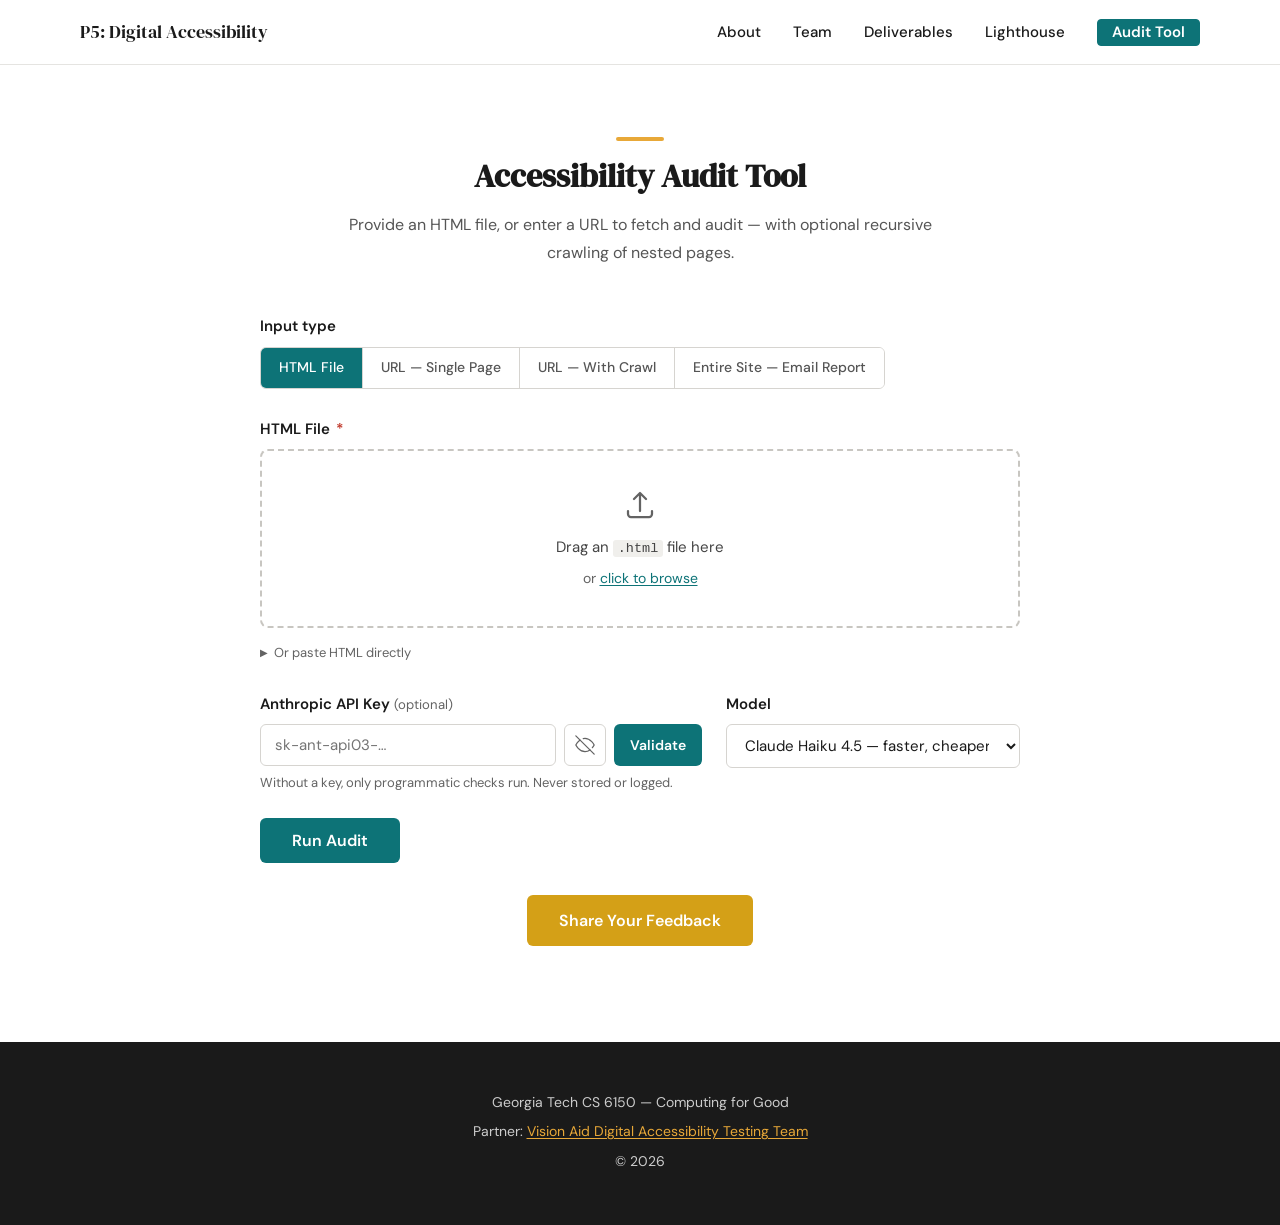
==== index.html @ 65048ada "Add asynchronous whole-site accessibility audits" ====
<!DOCTYPE html>
<html lang="en">
  <head>
    <meta charset="UTF-8" />
    <meta name="viewport" content="width=device-width, initial-scale=1" />
    <meta
      name="description"
      content="P5: Automating Digital Accessibility — a Georgia Tech C4G project partnering with Vision Aid to build LLM-powered tools for WCAG compliance analysis and automated accessibility remediation."
    />
    <meta name="robots" content="index, follow" />
    <title>P5: Automating Digital Accessibility | Georgia Tech C4G</title>

    <!-- Google Fonts -->
    <link rel="preconnect" href="https://fonts.googleapis.com" />
    <link rel="preconnect" href="https://fonts.gstatic.com" crossorigin />
    <link
      href="https://fonts.googleapis.com/css2?family=DM+Sans:wght@400;500;600;700&family=DM+Serif+Display&display=swap"
      rel="stylesheet"
    />

    <!-- Stylesheet -->
    <link rel="stylesheet" href="styles.css" />
  </head>
  <body>
    <!-- Skip to main content -->
    <a href="#main" class="skip-link">Skip to main content</a>

    <!-- Navigation -->
    <header class="navbar">
      <nav class="navbar-inner" aria-label="Primary navigation">
        <a href="#hero" class="navbar-brand" id="projectBrandLink"
          >P5: Digital Accessibility</a
        >
        <button
          class="hamburger"
          id="hamburgerBtn"
          aria-controls="navLinks"
          aria-expanded="false"
          aria-label="Open navigation menu"
        >
          <span class="hamburger-bar"></span>
          <span class="hamburger-bar"></span>
          <span class="hamburger-bar"></span>
        </button>
        <ul class="nav-links" id="navLinks">
          <li><a href="#about" class="project-nav-link">About</a></li>
          <li><a href="#team" class="project-nav-link">Team</a></li>
          <li>
            <a href="#deliverables" class="project-nav-link">Deliverables</a>
          </li>
          <li><a href="#lighthouse" class="project-nav-link">Lighthouse</a></li>
          <li>
            <button class="nav-audit-btn active" id="auditTabBtn" aria-pressed="true">
              Audit Tool
            </button>
          </li>
        </ul>
      </nav>
    </header>

    <!-- Main Content -->
    <main id="main">
      <!-- ── Project content (hidden when Audit Tool tab is active) ── -->
      <div id="projectContent" hidden>
        <!-- Hero Section -->
        <section id="hero" class="hero" aria-labelledby="hero-heading">
          <div class="container">
            <h1 id="hero-heading">Automating Digital Accessibility</h1>
            <p class="hero-subtitle">
              Building LLM-powered tools that make the web more accessible for
              people with visual impairments.
            </p>
            <p class="hero-partner">
              A <strong>Computing for Good</strong> project at Georgia Tech, in
              partnership with
              <a href="https://dat.visionaid.org/"
                >Vision Aid Digital Accessibility Testing</a
              >.
            </p>
          </div>
          <div class="survey-container">
            <a
              href="https://gtvault-my.sharepoint.com/:v:/g/personal/ahildebrandt3_gatech_edu/IQCbVzYIh9afSqegy5lM89HQAVDxiCbNS8i6-nFzSI2Egkg?nav=eyJyZWZlcnJhbEluZm8iOnsicmVmZXJyYWxBcHAiOiJTdHJlYW1XZWJBcHAiLCJyZWZlcnJhbFZpZXciOiJTaGFyZURpYWxvZy1MaW5rIiwicmVmZXJyYWxBcHBQbGF0Zm9ybSI6IldlYiIsInJlZmVycmFsTW9kZSI6InZpZXcifX0%3D&e=eeJ0dG"
              class="survey-btn"
              target="_blank"
              rel="noopener noreferrer"
              >Link to P6 Demo</a
            >
          </div>
        </section>

        <!-- About Section -->
        <section id="about" aria-labelledby="about-heading">
          <div class="container">
            <div class="section-header">
              <div class="accent-bar" aria-hidden="true"></div>
              <h2 id="about-heading">About the Project</h2>
            </div>
            <div class="about-content">
              <p>
                We are partnering with the
                <strong>Vision Aid Digital Accessibility Testing Team</strong>
                to build LLM-powered tools that automate digital accessibility
                analysis and remediation. Our system analyzes webpage source
                code, identifies WCAG compliance issues, and generates
                structured reports with proposed fixes. A secondary tool will
                use these reports to automate code-level accessibility
                corrections.
              </p>
            </div>
          </div>
        </section>

        <!-- Goal Section -->
        <section id="goal" aria-labelledby="goal-heading">
          <div class="container">
            <div class="section-header">
              <div class="accent-bar" aria-hidden="true"></div>
              <h2 id="goal-heading">Our Goal</h2>
            </div>
            <div class="goal-content">
              <blockquote>
                <p>
                  Reduce the time required to produce digital accessibility
                  reports from hours to minutes using large language models, and
                  automate the application of accessibility fixes to front-end
                  code — making the web more accessible for people with visual
                  impairments.
                </p>
              </blockquote>
            </div>
          </div>
        </section>

        <!-- Team Section -->
        <section id="team" aria-labelledby="team-heading">
          <div class="container">
            <div class="section-header">
              <div class="accent-bar" aria-hidden="true"></div>
              <h2 id="team-heading">Our Team</h2>
              <p>
                Five Georgia Tech students working together to advance digital
                accessibility.
              </p>
            </div>
            <ul class="team-grid" role="list">
              <li class="team-card">
                <div class="team-card-initial" aria-hidden="true">AH</div>
                <h3>Annika Hildebrandt</h3>
                <p class="team-role">Preprocessing & Quality Assurance</p>
                <p class="team-desc">
                  Developed the HTML preprocessing approach that classifies
                  accessibility checks as programmatic or LLM-requiring,
                  dramatically reducing token costs. Created and iterated on
                  element-specific LLM prompts across all three WCAG checklists.
                  Evaluated pipeline precision/recall against the manual audit
                  baseline and refined prompts to eliminate duplicate findings.
                </p>
              </li>
              <li class="team-card">
                <div class="team-card-initial" aria-hidden="true">AY</div>
                <h3>Andrew Yin</h3>
                <p class="team-role">Infrastructure & Integration</p>
                <p class="team-desc">
                  Built the end-to-end pipeline from raw HTML input to
                  structured accessibility report, integrating programmatic
                  checks with LLM analysis. Handles server deployment on Render
                  and extended the semantic checklists to cover forms and
                  non-text content. Created the web interface for running
                  audits.
                </p>
              </li>
              <li class="team-card">
                <div class="team-card-initial" aria-hidden="true">CN</div>
                <h3>Cole Niblett</h3>
                <p class="team-role">Prompt Engineering & Evaluation</p>
                <p class="team-desc">
                  Built the modular LLM prompt pipeline for WCAG accessibility
                  analysis, generating element-specific prompts tailored to
                  preprocessed HTML inputs. Developed a multi-model evaluation
                  harness comparing Claude and OpenAI outputs. Added OpenAI API
                  support to the pipeline.
                </p>
              </li>
              <li class="team-card">
                <div class="team-card-initial" aria-hidden="true">NF</div>
                <h3>Nicholas Fulton</h3>
                <p class="team-role">Web Scraping & Architecture</p>
                <p class="team-desc">
                  Implemented the link crawler with configurable depth for
                  multi-page site analysis. Formalized the codebase with
                  abstract base classes and PyPI-compatible package structure
                  for long-term sustainability. Ran initial experiments with
                  open-source models to benchmark against frontier LLMs.
                </p>
              </li>
              <li class="team-card">
                <div class="team-card-initial" aria-hidden="true">MM</div>
                <h3>Mariana Mendez</h3>
                <p class="team-role">Manual Audit & Accessibility</p>
                <p class="team-desc">
                  Completed the manual WCAG 2.1 AA accessibility audit of Vision
                  Aid pages, establishing the ground-truth baseline for
                  evaluating automated output. Made HTML/CSS accessibility
                  improvements to the project site. Updated LLM prompts and the
                  report generator to produce specific before/after HTML fix
                  recommendations.
                </p>
              </li>
            </ul>
          </div>
        </section>

        <!-- Deliverables Section -->
        <section id="deliverables" aria-labelledby="deliverables-heading">
          <div class="container">
            <div class="section-header">
              <div class="accent-bar" aria-hidden="true"></div>
              <h2 id="deliverables-heading">Deliverables</h2>
              <p>The key outputs our team is building for Vision Aid.</p>
            </div>
            <ol class="deliverables-list">
              <li>
                <strong>Accessibility Report Generator</strong> — Analyze static
                webpage code for WCAG compliance issues and produce structured
                reports with proposed fixes.
              </li>
              <li>
                <strong>Automated Webpage Editor</strong> — Generate code-level
                fixes for identified accessibility issues, enabling rapid
                remediation.
              </li>
              <li>
                <strong>Chrome Browser Extension</strong
                ><span class="stretch">Stretch Goal</span> — Apply accessibility
                fixes directly in-browser for end users.
              </li>
            </ol>
          </div>
        </section>

        <!-- Lighthouse Scores Section -->
        <section id="lighthouse" aria-labelledby="lighthouse-heading">
          <div class="container">
            <div class="section-header">
              <div class="accent-bar" aria-hidden="true"></div>
              <h2 id="lighthouse-heading">Lighthouse Scores</h2>
              <p>
                Measuring the quality of this website across four key
                categories.
              </p>
            </div>
            <div class="lighthouse-grid" role="list">
              <div
                class="lighthouse-card"
                role="listitem"
                aria-label="Performance score: 92 out of 100"
              >
                <h3 aria-hidden="true">Performance</h3>
                <span class="lighthouse-score" aria-hidden="true">92</span>
              </div>
              <div
                class="lighthouse-card"
                role="listitem"
                aria-label="Accessibility score: 96 out of 100"
              >
                <h3 aria-hidden="true">Accessibility</h3>
                <span class="lighthouse-score" aria-hidden="true">96</span>
              </div>
              <div
                class="lighthouse-card"
                role="listitem"
                aria-label="Best Practices score: 100 out of 100"
              >
                <h3 aria-hidden="true">Best Practices</h3>
                <span class="lighthouse-score" aria-hidden="true">100</span>
              </div>
              <div
                class="lighthouse-card"
                role="listitem"
                aria-label="SEO score: 100 out of 100"
              >
                <h3 aria-hidden="true">SEO</h3>
                <span class="lighthouse-score" aria-hidden="true">100</span>
              </div>
            </div>
            <p class="lighthouse-note">
              Scores measured via Chrome DevTools Lighthouse on the home page.
            </p>
          </div>
        </section>
      </div>

      <section
        id="auditTool"
        class="audit-section"
        aria-labelledby="audit-heading"
      >
        <div class="container">
          <div class="section-header">
            <div class="accent-bar" aria-hidden="true"></div>
            <h2 id="audit-heading">Accessibility Audit Tool</h2>
            <p>
              Provide an HTML file, or enter a URL to fetch and audit — with
              optional recursive crawling of nested pages.
            </p>
          </div>

          <form id="auditForm" class="audit-form" novalidate>
            <!-- Input mode selector -->
            <div
              class="audit-mode-group"
              role="group"
              aria-labelledby="auditModeLabel"
            >
              <p class="audit-mode-label" id="auditModeLabel">Input type</p>
              <div class="audit-mode-tabs">
                <label class="audit-mode-tab">
                  <input type="radio" name="auditMode" value="html" checked />
                  <span>HTML File</span>
                </label>
                <label class="audit-mode-tab">
                  <input type="radio" name="auditMode" value="url" />
                  <span>URL &#8212; Single Page</span>
                </label>
                <label class="audit-mode-tab">
                  <input type="radio" name="auditMode" value="url-nested" />
                  <span>URL &#8212; With Crawl</span>
                </label>
                <label class="audit-mode-tab">
                  <input type="radio" name="auditMode" value="site" />
                  <span>Entire Site &#8212; Email Report</span>
                </label>
              </div>
            </div>

            <!-- HTML file input -->
            <div id="htmlInputSection">
              <div class="form-group">
                <label for="fileInput"
                  >HTML File
                  <span class="required-mark" aria-hidden="true">*</span
                  ><span class="sr-only">(required)</span></label
                >

                <div
                  class="drop-zone"
                  id="dropZone"
                  tabindex="0"
                  role="group"
                  aria-label="File upload area"
                >
                  <input
                    type="file"
                    id="fileInput"
                    accept=".html,.htm"
                    class="file-input-hidden"
                    aria-required="true"
                  />

                  <!-- Default state -->
                  <div id="dropZoneIdle">
                    <svg
                      class="drop-icon"
                      aria-hidden="true"
                      viewBox="0 0 24 24"
                      fill="none"
                      stroke="currentColor"
                      stroke-width="1.5"
                      stroke-linecap="round"
                      stroke-linejoin="round"
                    >
                      <path d="M12 16V4m0 0L8 8m4-4 4 4" />
                      <path d="M4 16v2a2 2 0 0 0 2 2h12a2 2 0 0 0 2-2v-2" />
                    </svg>
                    <p class="drop-label">
                      Drag an <code>.html</code> file here
                    </p>
                    <p class="drop-hint">
                      or
                      <button type="button" class="browse-link" id="browseBtn">
                        click to browse
                      </button>
                    </p>
                  </div>

                  <!-- File selected state -->
                  <div id="dropZoneFile" hidden>
                    <svg
                      class="drop-icon drop-icon--ok"
                      aria-hidden="true"
                      viewBox="0 0 24 24"
                      fill="none"
                      stroke="currentColor"
                      stroke-width="1.5"
                      stroke-linecap="round"
                      stroke-linejoin="round"
                    >
                      <path
                        d="M14 2H6a2 2 0 0 0-2 2v16a2 2 0 0 0 2 2h12a2 2 0 0 0 2-2V8z"
                      />
                      <polyline points="14 2 14 8 20 8" />
                      <polyline points="9 15 11 17 15 13" />
                    </svg>
                    <p class="drop-filename" id="dropFilename"></p>
                    <p class="drop-filesize" id="dropFilesize"></p>
                    <button
                      type="button"
                      class="file-clear-btn"
                      id="fileClearBtn"
                      aria-label="Remove file"
                    >
                      &#10005; Remove
                    </button>
                  </div>
                </div>

                <p
                  class="form-error"
                  id="fileError"
                  role="alert"
                  aria-live="assertive"
                  hidden
                ></p>

                <!-- Paste fallback -->
                <details class="paste-fallback">
                  <summary>Or paste HTML directly</summary>
                  <textarea
                    id="htmlInput"
                    rows="12"
                    placeholder="Paste the complete HTML source here…"
                    spellcheck="false"
                    autocomplete="off"
                    aria-label="Paste HTML source code"
                  ></textarea>
                </details>
              </div>
            </div>
            <!-- /#htmlInputSection -->

            <!-- URL input -->
            <div id="urlInputSection" hidden>
              <div class="form-group">
                <label for="urlInput"
                  >URL <span class="required-mark" aria-hidden="true">*</span
                  ><span class="sr-only">(required)</span></label
                >
                <input
                  type="url"
                  id="urlInput"
                  name="url"
                  placeholder="https://example.com/"
                  autocomplete="off"
                  aria-describedby="urlInputHint"
                />
                <p class="field-hint" id="urlInputHint">
                  The server fetches and audits this page.
                  <em>URL &#8212; With Crawl</em> also follows in-domain links
                  up to one level deep (max&nbsp;10 links per page).
                </p>
                <p
                  class="form-error"
                  id="urlError"
                  role="alert"
                  aria-live="assertive"
                  hidden
                ></p>
              </div>
            </div>

            <div id="siteEmailSection" hidden>
              <div class="form-group">
                <label for="siteEmailInput">Report email
                  <span class="required-mark" aria-hidden="true">*</span>
                  <span class="sr-only">(required)</span>
                </label>
                <input type="email" id="siteEmailInput" name="email"
                  placeholder="name@visionaid.org" autocomplete="email"
                  aria-describedby="siteEmailHint siteEmailError" />
                <p class="field-hint" id="siteEmailHint">
                  You may close this page after submission. The printable report and CSV will be emailed when the crawl finishes.
                </p>
                <p class="form-error" id="siteEmailError" role="alert" aria-live="assertive" hidden></p>
              </div>
            </div>

            <div class="form-row" id="modelKeySection">
              <div class="form-group">
                <label for="apiKeyInput"
                  ><span id="apiKeyLabel">Anthropic API Key</span>
                  <span class="optional-mark">(optional)</span></label
                >
                <div class="api-key-row">
                  <input
                    type="password"
                    id="apiKeyInput"
                    name="api_key"
                    placeholder="sk-ant-api03-…"
                    autocomplete="off"
                    aria-describedby="apiKeyHint apiKeyValidateStatus"
                  />
                  <button
                    type="button"
                    id="toggleKeyBtn"
                    class="toggle-key-btn"
                    aria-label="Show API key"
                  >
                    <svg
                      id="eyeIcon"
                      aria-hidden="true"
                      viewBox="0 0 24 24"
                      fill="none"
                      stroke="currentColor"
                      stroke-width="1.5"
                      stroke-linecap="round"
                      stroke-linejoin="round"
                      width="20"
                      height="20"
                    >
                      <path d="M1 12s4-8 11-8 11 8 11 8-4 8-11 8-11-8-11-8z" />
                      <circle cx="12" cy="12" r="3" />
                    </svg>
                    <svg
                      id="eyeOffIcon"
                      aria-hidden="true"
                      viewBox="0 0 24 24"
                      fill="none"
                      stroke="currentColor"
                      stroke-width="1.5"
                      stroke-linecap="round"
                      stroke-linejoin="round"
                      width="20"
                      height="20"
                    >
                      <path
                        d="M17.94 17.94A10.07 10.07 0 0 1 12 20c-7 0-11-8-11-8a18.45 18.45 0 0 1 5.06-5.94"
                      />
                      <path
                        d="M9.9 4.24A9.12 9.12 0 0 1 12 4c7 0 11 8 11 8a18.5 18.5 0 0 1-2.16 3.19"
                      />
                      <line x1="1" y1="1" x2="23" y2="23" />
                    </svg>
                  </button>
                  <button
                    type="button"
                    id="validateKeyBtn"
                    class="validate-key-btn"
                    aria-label="Validate API key"
                  >
                    Validate
                  </button>
                </div>
                <p class="field-hint" id="apiKeyHint">
                  Without a key, only programmatic checks run. Never stored or
                  logged.
                </p>
                <p
                  class="key-validate-status"
                  id="apiKeyValidateStatus"
                  aria-live="polite"
                  hidden
                ></p>
              </div>

              <div class="form-group">
                <label for="modelSelect">Model</label>
                <select id="modelSelect" name="model">
                  <optgroup label="Claude (Anthropic)">
                    <option value="claude-haiku-4-5-20251001">
                      Claude Haiku 4.5 — faster, cheaper
                    </option>
                    <option value="claude-sonnet-5">
                      Claude Sonnet 5 — higher quality
                    </option>
                    <option value="claude-opus-5">
                      Claude Opus 5 — complex agentic/coding tasks
                    </option>
                    <option value="claude-fable-5">
                      Claude Fable 5 — most capable, highest cost
                    </option>
                  </optgroup>
                  <optgroup label="OpenAI">
                    <option value="gpt-5.6-sol">
                      GPT-5.6 Sol — flagship reasoning
                    </option>
                    <option value="gpt-4o-mini">
                      GPT-4o mini — faster, cheaper
                    </option>
                    <option value="gpt-4o">GPT-4o — higher quality</option>
                    <option value="gpt-4.1-mini">
                      GPT-4.1 mini — faster, cheaper
                    </option>
                    <option value="gpt-4.1">GPT-4.1 — higher quality</option>
                  </optgroup>
                  <optgroup label="Gemini (Google)">
                    <option value="gemini-flash-latest">
                      Gemini Flash — faster, cheaper
                    </option>
                    <option value="gemini-pro-latest">
                      Gemini Pro — higher quality
                    </option>
                  </optgroup>
                </select>
              </div>
            </div>

            <button type="submit" class="audit-btn" id="auditSubmitBtn">
              Run Audit
            </button>
            <p class="sr-only" id="auditStatus" role="status"></p>
          </form>

          <!-- Results area -->
          <div id="auditResults" class="audit-results" style="display: none">
            <div id="auditResultsContent" aria-live="polite"></div>
          </div>

          <div class="survey-container">
            <a
              href="https://docs.google.com/forms/d/e/1FAIpQLSdWsgKpL2cK6Y2v9uYgQ3UbfmJQKNWrcCA_0YoMXzZMEnLuYA/viewform?usp=header"
              class="survey-btn"
              target="_blank"
              rel="noopener noreferrer"
              >Share Your Feedback</a
            >
          </div>
        </div>
      </section>
      <!-- /#auditTool -->
    </main>

    <!-- Footer -->
    <footer class="site-footer">
      <div class="footer-inner container">
        <p>Georgia Tech CS 6150 — Computing for Good</p>
        <p>
          Partner:
          <a href="https://dat.visionaid.org/"
            >Vision Aid Digital Accessibility Testing Team</a
          >
        </p>
        <p>&copy; 2026</p>
      </div>
    </footer>

    <script>
      // ── Tab switching ──────────────────────────────────────────────────────────
      const auditTabBtn = document.getElementById("auditTabBtn");
      const projectContent = document.getElementById("projectContent");
      const auditTool = document.getElementById("auditTool");
      const brandLink = document.getElementById("projectBrandLink");

      function showAudit() {
        projectContent.hidden = true;
        auditTool.hidden = false;
        auditTabBtn.setAttribute("aria-pressed", "true");
        auditTabBtn.classList.add("active");
        window.scrollTo({ top: 0, behavior: "smooth" });
      }

      function showProject() {
        projectContent.hidden = false;
        auditTool.hidden = true;
        auditTabBtn.setAttribute("aria-pressed", "false");
        auditTabBtn.classList.remove("active");
      }

      auditTabBtn.addEventListener("click", () => {
        auditTool.hidden ? showAudit() : showProject();
      });

      brandLink.addEventListener("click", showProject);
      document.querySelectorAll(".project-nav-link").forEach((link) => {
        link.addEventListener("click", showProject);
      });

      // ── API key label switching based on model ────────────────────────────────
      const OPENAI_PREFIXES = ["gpt-", "o1", "o3", "o4"];
      const GEMINI_PREFIXES = ["gemini-"];
      function isOpenAIModel(model) {
        return OPENAI_PREFIXES.some((p) => model.startsWith(p));
      }
      function isGeminiModel(model) {
        return GEMINI_PREFIXES.some((p) => model.startsWith(p));
      }
      function getProvider(model) {
        if (isOpenAIModel(model)) return "openai";
        if (isGeminiModel(model)) return "gemini";
        return "anthropic";
      }

      const modelSelect = document.getElementById("modelSelect");
      const apiKeyLabel = document.getElementById("apiKeyLabel");
      const apiKeyInput = document.getElementById("apiKeyInput");

      function updateApiKeyField() {
        const provider = getProvider(modelSelect.value);
        if (provider === "openai") {
          apiKeyLabel.textContent = "OpenAI API Key";
          apiKeyInput.placeholder = "sk-…";
        } else if (provider === "gemini") {
          apiKeyLabel.textContent = "Gemini API Key";
          apiKeyInput.placeholder = "Gemini API key…";
        } else {
          apiKeyLabel.textContent = "Anthropic API Key";
          apiKeyInput.placeholder = "sk-ant-api03-…";
        }
      }

      modelSelect.addEventListener("change", updateApiKeyField);

      // ── API key validation ────────────────────────────────────────────────────
      const validateKeyBtn = document.getElementById("validateKeyBtn");
      const apiKeyValidateStatus = document.getElementById(
        "apiKeyValidateStatus"
      );

      validateKeyBtn.addEventListener("click", async () => {
        const key = apiKeyInput.value.trim();
        if (!key) {
          apiKeyValidateStatus.hidden = false;
          apiKeyValidateStatus.className = "key-validate-status invalid";
          apiKeyValidateStatus.textContent = "Please enter an API key first.";
          return;
        }

        const provider = getProvider(modelSelect.value);

        validateKeyBtn.disabled = true;
        apiKeyValidateStatus.hidden = false;
        apiKeyValidateStatus.className = "key-validate-status validating";
        apiKeyValidateStatus.textContent = "Validating\u2026";

        try {
          const resp = await fetch("/api/validate-key", {
            method: "POST",
            headers: { "Content-Type": "application/json" },
            body: JSON.stringify({ api_key: key, provider }),
          });
          const result = await resp.json();
          if (result.valid) {
            apiKeyValidateStatus.className = "key-validate-status valid";
            apiKeyValidateStatus.textContent = "\u2713 Valid API key";
          } else {
            apiKeyValidateStatus.className = "key-validate-status invalid";
            apiKeyValidateStatus.textContent =
              "\u2717 " + (result.error || "Invalid API key");
          }
        } catch {
          apiKeyValidateStatus.className = "key-validate-status invalid";
          apiKeyValidateStatus.textContent =
            "\u2717 Could not reach validation endpoint.";
        } finally {
          validateKeyBtn.disabled = false;
        }
      });

      // Clear validation status when the key is edited
      // API key show/hide toggle
      const toggleKeyBtn = document.getElementById("toggleKeyBtn");
      const eyeIcon = document.getElementById("eyeIcon");
      const eyeOffIcon = document.getElementById("eyeOffIcon");

      toggleKeyBtn.addEventListener("click", () => {
        const isPassword = apiKeyInput.type === "password";
        apiKeyInput.type = isPassword ? "text" : "password";
        toggleKeyBtn.classList.toggle("showing", isPassword);
        toggleKeyBtn.setAttribute(
          "aria-label",
          isPassword ? "Hide API key" : "Show API key"
        );
      });

      apiKeyInput.addEventListener("input", () => {
        apiKeyValidateStatus.hidden = true;
        apiKeyValidateStatus.textContent = "";
        apiKeyValidateStatus.className = "key-validate-status";
      });

      // Input mode switching
      const htmlInputSection = document.getElementById("htmlInputSection");
      const urlInputSection = document.getElementById("urlInputSection");
      const siteEmailSection = document.getElementById("siteEmailSection");
      const modelKeySection = document.getElementById("modelKeySection");
      const urlInputHint = document.getElementById("urlInputHint");

      document.querySelectorAll('input[name="auditMode"]').forEach((radio) => {
        radio.addEventListener("change", () => {
          const isHtml = radio.value === "html";
          const isSite = radio.value === "site";
          htmlInputSection.hidden = !isHtml;
          urlInputSection.hidden = isHtml;
          siteEmailSection.hidden = !isSite;
          modelKeySection.hidden = isSite;
          document.getElementById("auditSubmitBtn").textContent = isSite
            ? "Queue Whole-Site Audit"
            : "Run Audit";
          urlInputHint.innerHTML = isSite
            ? "The crawler uses sitemaps, internal links, and GPT-5.6 Sol to identify and audit up to 200 public pages."
            : "The server fetches and audits this page. <em>URL — With Crawl</em> also follows in-domain links up to one level deep (max&nbsp;10 links per page).";
        });
      });

      function getAuditMode() {
        return document.querySelector('input[name="auditMode"]:checked').value;
      }

      // ── Drag-and-drop / file input ────────────────────────────────────────────
      let htmlFileContent = null;

      const dropZone = document.getElementById("dropZone");
      const fileInput = document.getElementById("fileInput");
      const browseBtn = document.getElementById("browseBtn");
      const fileClearBtn = document.getElementById("fileClearBtn");
      const dropZoneIdle = document.getElementById("dropZoneIdle");
      const dropZoneFile = document.getElementById("dropZoneFile");
      const dropFilename = document.getElementById("dropFilename");
      const dropFilesize = document.getElementById("dropFilesize");
      const fileError = document.getElementById("fileError");

      function showError(msg) {
        fileError.hidden = false;
        fileError.textContent = msg;
      }

      function clearError() {
        fileError.textContent = "";
        fileError.hidden = true;
      }

      function loadFile(file) {
        clearError();
        if (!file || !file.name.match(/\.html?$/i)) {
          showError("Please select an .html or .htm file.");
          return;
        }
        const reader = new FileReader();
        reader.onload = (ev) => {
          htmlFileContent = ev.target.result;
          dropFilename.textContent = file.name;
          dropFilesize.textContent = formatBytes(file.size);
          dropZoneIdle.hidden = true;
          dropZoneFile.hidden = false;
          dropZone.classList.add("has-file");
        };
        reader.readAsText(file, "utf-8");
      }

      function clearFile() {
        htmlFileContent = null;
        fileInput.value = "";
        dropZoneIdle.hidden = false;
        dropZoneFile.hidden = true;
        dropZone.classList.remove("has-file", "drag-over");
        clearError();
      }

      function formatBytes(n) {
        if (n < 1024) return n + " B";
        if (n < 1024 * 1024) return (n / 1024).toFixed(1) + " KB";
        return (n / (1024 * 1024)).toFixed(1) + " MB";
      }

      browseBtn.addEventListener("click", () => fileInput.click());
      fileClearBtn.addEventListener("click", clearFile);
      fileInput.addEventListener("change", () => {
        if (fileInput.files[0]) loadFile(fileInput.files[0]);
      });

      dropZone.addEventListener("keydown", (e) => {
        if ((e.key === "Enter" || e.key === " ") && !htmlFileContent) {
          e.preventDefault();
          fileInput.click();
        }
      });

      dropZone.addEventListener("dragover", (e) => {
        e.preventDefault();
        dropZone.classList.add("drag-over");
      });
      dropZone.addEventListener("dragleave", () =>
        dropZone.classList.remove("drag-over")
      );
      dropZone.addEventListener("drop", (e) => {
        e.preventDefault();
        dropZone.classList.remove("drag-over");
        if (e.dataTransfer.files[0]) loadFile(e.dataTransfer.files[0]);
      });

      document
        .getElementById("auditTool")
        .addEventListener("dragover", (e) => e.preventDefault());
      document.getElementById("auditTool").addEventListener("drop", (e) => {
        e.preventDefault();
        if (e.dataTransfer.files[0]) loadFile(e.dataTransfer.files[0]);
      });

      // ── Audit form submission ─────────────────────────────────────────────────
      document
              .getElementById("auditForm")
              .addEventListener("submit", async (e) => {
                e.preventDefault();
                clearError();
                const _urlErr = document.getElementById("urlError");
                const _emailErr = document.getElementById("siteEmailError");
                if (_urlErr) {
                  _urlErr.hidden = true;
                  _urlErr.textContent = "";
                }
                if (_emailErr) {
                  _emailErr.hidden = true;
                  _emailErr.textContent = "";
                }

                const mode = getAuditMode();
                const model = document.getElementById("modelSelect").value;
                const keyValue = document.getElementById("apiKeyInput").value.trim();
                const KEY_FIELD_BY_PROVIDER = {
                  openai: "openai_api_key",
                  gemini: "gemini_api_key",
                  anthropic: "api_key",
                };
                const keyField = KEY_FIELD_BY_PROVIDER[getProvider(model)];

                let endpoint, requestBody;
                if (mode === "html") {
                  const htmlContent =
                          htmlFileContent ||
                          document.getElementById("htmlInput").value.trim();
                  if (!htmlContent) {
                    showError(
                            "Please drop an HTML file or paste HTML before running the audit."
                    );
                    fileInput.focus();
                    return;
                  }
                  endpoint = "/api/audit";
                  requestBody = {
                    html_content: htmlContent,
                    [keyField]: keyValue,
                    model,
                  };
                } else {
                  const urlVal = document.getElementById("urlInput").value.trim();
                  if (!urlVal) {
                    _urlErr.textContent =
                            "Please enter a URL before running the audit.";
                    _urlErr.hidden = false;
                    document.getElementById("urlInput").focus();
                    return;
                  }
                  if (mode === "site") {
                    const email = document.getElementById("siteEmailInput").value.trim();
                    if (!email) {
                      _emailErr.textContent =
                        "Please enter the email address that should receive the report.";
                      _emailErr.hidden = false;
                      document.getElementById("siteEmailInput").focus();
                      return;
                    }
                    endpoint = "/api/site-audits";
                    requestBody = { url: urlVal, email };
                  } else {
                    endpoint =
                            mode === "url-nested"
                                    ? "/api/audit/url/nested"
                                    : "/api/audit/url";
                    requestBody = { url: urlVal, [keyField]: keyValue, model };
                  }
                }

                const submitBtn = document.getElementById("auditSubmitBtn");
                const resultsSection = document.getElementById("auditResults");
                const content = document.getElementById("auditResultsContent");

                submitBtn.disabled = true;
                submitBtn.textContent = "Running\u2026";
                document.getElementById("auditStatus").textContent =
                        "Audit is running, please wait.";
                resultsSection.style.display = "none";
                content.innerHTML = "";

                // Show progress bar for all audit modes
                const isNested = mode === "url-nested";
                const isAsyncSite = mode === "site";
                const initialMsg = isAsyncSite
                  ? "Queueing whole-site audit\u2026"
                  : (isNested ? "Crawling pages\u2026" : "Starting audit\u2026");
                resultsSection.style.display = "block";

                // Set up the UI for the wait
                content.innerHTML = `
      <div class="audit-progress">
        <p class="progress-message" id="progressMessage">${initialMsg}</p>
        <div class="progress-bar-track">
          <div class="progress-bar-fill" id="progressFill" style="width: 10%"></div>
        </div>
        <p class="progress-detail" id="progressDetail">Analyzing site structure...</p>
      </div>
      <p class="sr-only" id="progressStatus" role="status" aria-live="polite">Audit started</p>`;

                // Simulated progress, used only when the backend returns a
                // single buffered JSON object with no progress events. An
                // NDJSON stream clears this and drives the bar for real.
                let progressInterval = setInterval(() => {
                  const fillEl = document.getElementById("progressFill");
                  if (fillEl) {
                    let currentWidth = parseInt(fillEl.style.width);
                    if (currentWidth < 90) {
                      fillEl.style.width = (currentWidth + 1) + "%";
                    }
                  }
                }, 400);

                try {
                  const res = await fetch(endpoint, {
                    method: "POST",
                    headers: { "Content-Type": "application/json" },
                    body: JSON.stringify(requestBody),
                  });

                  if (!res.ok) {
                    const errorText = await res.text();
                    throw new Error(`Server Error: ${res.status} - ${errorText}`);
                  }

                  if (isAsyncSite) {
                    clearInterval(progressInterval);
                    const queued = await res.json();
                    if (!queued.success || !queued.job) {
                      throw new Error(queued.error || "The audit could not be queued.");
                    }
                    renderSiteJob(content, queued.job);
                    pollSiteJob(content, queued.job.job_id);
                    document.getElementById("auditStatus").textContent =
                      "Whole-site audit queued. The report will be emailed when ready.";
                    return;
                  }

                  // The server (entry_points/api_server.py) answers audits with
                  // an NDJSON stream: progress events, one JSON object per
                  // line, then a final {"type":"result"} object.  Parsing that
                  // with res.json() throws "Unexpected non-whitespace character
                  // after JSON", so the content type decides which reader to
                  // use — the plain-JSON branch is a fallback for any backend
                  // that buffers the whole result into a single object.
                  const contentType = res.headers.get("content-type") || "";
                  let data;

                  if (contentType.includes("ndjson")) {
                    // Real progress events supersede the simulated bar.
                    clearInterval(progressInterval);
                    data = await readNdjsonStream(res, updateProgress);
                    if (!data) {
                      throw new Error(
                              "The server closed the connection before returning a result."
                      );
                    }
                  } else {
                    data = await res.json();
                  }

                  clearInterval(progressInterval);

                  if (!data.success) {
                    throw new Error(data.error || "Unknown error from server");
                  }

                  // Final Render
                  content.innerHTML = renderResults(data);
                  document.getElementById("auditStatus").textContent =
                          "Audit complete. Results are shown below.";
                  resultsSection.style.display = "block";

                  // Re-attach toggles for the newly rendered HTML
                  attachResultListeners(content, data);

                } catch (err) {
                  clearInterval(progressInterval);
                  console.error("Audit Error:", err);
                  document.getElementById("auditStatus").textContent = "Audit failed.";
                  content.innerHTML = `
        <div class="audit-error" role="alert">
          <strong>Audit Failed</strong><br>
          ${esc(err.message)}<br><br>
          <small>See the browser console for details. If this keeps happening, check that your API key is valid, or review the server logs.</small>
        </div>`;
                  resultsSection.style.display = "block";
                } finally {
                  submitBtn.disabled = false;
                  submitBtn.textContent = getAuditMode() === "site"
                    ? "Queue Whole-Site Audit"
                    : "Run Audit";
                }
              });

      function renderSiteJob(container, job) {
        const finished = (job.pages_completed || 0) + (job.pages_failed || 0);
        const total = job.pages_total || 0;
        const pct = job.progress_percent || 0;
        const labels = {
          queued: "Queued",
          discovering: "Discovering site pages",
          auditing: "Auditing pages",
          finalizing: "Building and emailing report",
          complete: "Complete",
          enqueue_failed: "Could not queue audit",
        };
        const reportLink = job.report_url
          ? `<p><a class="download-btn" href="${esc(job.report_url)}">Download report ZIP</a></p>`
          : "";
        container.innerHTML = `
          <div class="audit-progress">
            <p class="progress-message"><strong>${esc(labels[job.status] || job.status)}</strong></p>
            <div class="progress-bar-track"><div class="progress-bar-fill" style="width:${pct}%"></div></div>
            <p class="progress-detail">${total ? `${finished} of ${total} pages finished` : "Finding public pages\u2026"}</p>
          </div>
          <p>You may close this page. The report will be emailed when complete.</p>
          ${job.capped ? "<p class=\"audit-notice\">The site exceeded the limit; the audit is capped at 200 pages.</p>" : ""}
          ${job.email_sent ? "<p><strong>Email sent.</strong></p>" : ""}
          ${job.last_error ? `<p class="audit-error">${esc(job.last_error)}</p>` : ""}
          ${reportLink}`;
      }

      async function pollSiteJob(container, jobId) {
        for (;;) {
          await new Promise((resolve) => setTimeout(resolve, 5000));
          try {
            const res = await fetch(`/api/site-audits/${encodeURIComponent(jobId)}`);
            if (!res.ok) return;
            const data = await res.json();
            if (!data.success) return;
            renderSiteJob(container, data.job);
            if (["complete", "enqueue_failed"].includes(data.job.status)) return;
          } catch {
            return;
          }
        }
      }

      // Approximate completion percentage for each named pipeline stage.
      // Per-prompt and per-page events are interpolated between these.
      const STAGE_PCT = {
        starting: 5,
        fetching: 8,
        fetch_complete: 12,
        crawl_complete: 15,
        programmatic_complete: 18,
        extraction_complete: 20,
        report_generating: 92,
        report_complete: 97,
      };

      /**
       * Read an NDJSON response body, dispatching each {"type":"progress"}
       * event to onProgress and returning the final {"type":"result"} object,
       * or null if the stream ended without one.
       */
      async function readNdjsonStream(res, onProgress) {
        const reader = res.body.getReader();
        const decoder = new TextDecoder();
        let buffer = "";
        let result = null;

        const handleLine = (line) => {
          const trimmed = line.trim();
          if (!trimmed) return;
          let evt;
          try {
            evt = JSON.parse(trimmed);
          } catch {
            // A single malformed line should not abort an otherwise good run.
            return;
          }
          if (evt.type === "result") result = evt;
          else if (evt.type === "progress" && onProgress) onProgress(evt);
        };

        for (;;) {
          const { done, value } = await reader.read();
          if (done) break;
          buffer += decoder.decode(value, { stream: true });
          const lines = buffer.split("\n");
          buffer = lines.pop(); // last element may be a partial line
          lines.forEach(handleLine);
        }
        handleLine(buffer); // flush whatever remained unterminated

        return result;
      }

      /** Update the progress bar and status text from a server progress event. */
      function updateProgress(evt) {
        const msgEl = document.getElementById("progressMessage");
        const fillEl = document.getElementById("progressFill");
        const detailEl = document.getElementById("progressDetail");
        const statusEl = document.getElementById("progressStatus");

        if (evt.message) {
          if (msgEl) msgEl.textContent = evt.message;
          if (statusEl) statusEl.textContent = evt.message;
        }

        let pct = null;
        if (evt.stage === "llm_progress" && evt.total) {
          // Prompt calls dominate the runtime, so they own the 20–90% band.
          pct = 20 + Math.round((evt.completed / evt.total) * 70);
          if (detailEl) {
            detailEl.textContent =
                    `Prompt ${evt.completed} of ${evt.total}` +
                    (evt.prompt_name ? ` — ${evt.prompt_name}` : "");
          }
        } else if (evt.stage === "auditing_page" && evt.total_pages) {
          pct = Math.round((evt.page / evt.total_pages) * 90);
          if (detailEl) {
            detailEl.textContent = `Page ${evt.page} of ${evt.total_pages}`;
          }
        } else if (STAGE_PCT[evt.stage] != null) {
          pct = STAGE_PCT[evt.stage];
        }

        if (pct != null && fillEl) {
          fillEl.style.width = Math.min(pct, 95) + "%";
        }
      }

      // 868: Added 'data' parameter to access the csv_report string
      function attachResultListeners(container, data) {
        // Wire up page tree node toggles
        container.querySelectorAll(".page-node-header").forEach((header) => {
          header.addEventListener("click", () => {
            const node = header.closest(".page-node");
            const isOpen = node.classList.toggle("open");
            header.setAttribute("aria-expanded", String(isOpen));
            node.querySelector(":scope > .page-node-body").hidden = !isOpen;
          });
        });

        // Wire up LLM accordion toggles
        container.querySelectorAll(".llm-prompt-header").forEach((header) => {
          header.addEventListener("click", () => {
            const prompt = header.closest(".llm-prompt");
            const isOpen = prompt.classList.toggle("open");
            header.setAttribute("aria-expanded", String(isOpen));
            prompt.querySelector(".llm-prompt-body").hidden = !isOpen;
          });
        });

        // --- CSV DOWNLOAD FIX START ---
        const dlBtn = container.querySelector("#downloadReportBtn");
        if (dlBtn && data.csv_report) {
          dlBtn.addEventListener("click", () => {
            const blob = new Blob([data.csv_report], { type: "text/csv;charset=utf-8;" });
            const url = window.URL.createObjectURL(blob);
            const link = document.createElement("a");
            link.href = url;
            link.setAttribute("download", `visionaid_report_${Date.now()}.csv`);
            document.body.appendChild(link);
            link.click();
            document.body.removeChild(link);
            window.URL.revokeObjectURL(url);
          });
        }
      }



      // ── Helpers ───────────────────────────────────────────────────────────────

      function esc(str) {
        return String(str)
          .replace(/&/g, "&amp;")
          .replace(/</g, "&lt;")
          .replace(/>/g, "&gt;")
          .replace(/"/g, "&quot;");
      }

      function extractIssues(parsed) {
        if (!parsed) return [];
        if (Array.isArray(parsed)) return parsed;
        for (const key of ["issues", "findings", "problems", "violations"]) {
          if (Array.isArray(parsed[key])) return parsed[key];
        }
        return [];
      }

      function issueCount(parsed) {
        const issues = extractIssues(parsed);
        if (issues.length > 0) return issues.length;
        if (parsed && typeof parsed === "object") {
          return Object.entries(parsed).filter(
            ([k, v]) => k.startsWith("is_") && v === false
          ).length;
        }
        return 0;
      }

      function statCard(value, label) {
        return `<div class="summary-stat">
        <span class="stat-num">${esc(String(value))}</span>
        <span class="stat-label">${esc(label)}</span>
      </div>`;
      }

      // ── LLM result formatting ─────────────────────────────────────────────────

      function renderIssueCard(item) {
        if (typeof item === "string")
          return `<div class="issue-card"><p class="issue-desc">${esc(
            item
          )}</p></div>`;
        if (typeof item !== "object" || item === null)
          return `<div class="issue-card"><p>${esc(String(item))}</p></div>`;

        const shown = new Set();
        let html = '<div class="issue-card">';

        for (const k of [
          "issue",
          "problem",
          "description",
          "reason",
          "text",
          "finding",
        ]) {
          if (item[k]) {
            html += `<p class="issue-desc">${esc(item[k])}</p>`;
            shown.add(k);
            break;
          }
        }

        for (const k of ["element", "selector", "xpath", "path", "tag"]) {
          if (item[k]) {
            html += `<code class="issue-element">${esc(item[k])}</code>`;
            shown.add(k);
            break;
          }
        }

        for (const k of [
          "recommended_fix",
          "recommendation",
          "suggestion",
          "fix",
          "remedy",
          "proposed_fix",
        ]) {
          if (item[k]) {
            html += `<p class="issue-fix"><strong>Fix:</strong> ${esc(
              item[k]
            )}</p>`;
            shown.add(k);
            break;
          }
        }

        if (item.impact && !shown.has("impact")) {
          const lvl = item.impact.toLowerCase();
          html += `<span class="impact-badge impact-${lvl}">${esc(
            item.impact
          )}</span>`;
          shown.add("impact");
        }

        const rest = Object.entries(item).filter(([k]) => !shown.has(k));
        if (rest.length) {
          html += '<dl class="issue-meta">';
          for (const [k, v] of rest) {
            const val = typeof v === "string" ? v : JSON.stringify(v);
            html += `<dt>${esc(k)}</dt><dd>${esc(val)}</dd>`;
          }
          html += "</dl>";
        }

        html += "</div>";
        return html;
      }

      function renderObjectResponse(parsed) {
        let html = '<div class="llm-object">';
        for (const [key, val] of Object.entries(parsed)) {
          if (typeof val === "boolean") {
            const ok = val;
            html += `<div class="llm-obj-row">
            <span class="check-icon ${
              ok ? "check-ok" : "check-fail"
            }" aria-label="${ok ? "pass" : "fail"}">${
              ok ? "\u2713" : "\u2717"
            }</span>
            <span class="llm-obj-key">${esc(key.replace(/_/g, " "))}</span>
          </div>`;
          } else if (Array.isArray(val)) {
            if (val.length === 0) {
              html += `<div class="llm-obj-row">
              <span class="check-icon check-ok" aria-label="pass">\u2713</span>
              <span class="llm-obj-key">${esc(key.replace(/_/g, " "))}</span>
              <span class="llm-obj-empty">none</span>
            </div>`;
            } else {
              html += `<div class="llm-obj-section">
              <p class="llm-obj-section-label">${esc(
                key.replace(/_/g, " ")
              )} (${val.length})</p>`;
              html += val
                .map((v) =>
                  typeof v === "object"
                    ? renderIssueCard(v)
                    : `<div class="issue-card"><p class="issue-desc">${esc(
                        String(v)
                      )}</p></div>`
                )
                .join("");
              html += "</div>";
            }
          } else if (typeof val === "string" && val) {
            html += `<div class="llm-obj-row llm-obj-string">
            <span class="llm-obj-key">${esc(key.replace(/_/g, " "))}</span>
            <span class="llm-obj-val">${esc(val)}</span>
          </div>`;
          }
        }
        html += "</div>";
        return html;
      }

      function renderLLMBody(parsed) {
        if (!parsed) return '<p class="llm-empty">No response data.</p>';
        if (parsed.raw) return `<pre class="llm-json">${esc(parsed.raw)}</pre>`;
        if (Array.isArray(parsed)) {
          return parsed.length === 0
            ? '<p class="llm-empty">\u2713 No issues found.</p>'
            : parsed.map(renderIssueCard).join("");
        }
        return renderObjectResponse(parsed);
      }

      // ── Shared per-page content renderer ─────────────────────────────────────
      // Renders programmatic findings table + LLM accordion for one page's data.
      // headingTag: "h3" for single-page, "h4" for tree nodes.

      function renderPageContent(progFindings, llmResults, headingTag) {
        const tag = headingTag || "h3";
        let html = "";

        html += `<div class="findings-section">`;
        html += `<${tag}>Programmatic Findings <span class="findings-count">${progFindings.length}</span></${tag}>`;
        if (progFindings.length === 0) {
          html +=
            '<p class="findings-empty">\u2713 No programmatic issues found.</p>';
        } else {
          html +=
            '<div class="findings-table-wrapper"><table class="findings-table"><thead><tr><th scope="col">Rule ID</th><th scope="col">Rule Name</th><th scope="col">Description</th></tr></thead><tbody>';
          for (const f of progFindings) {
            html += `<tr>
              <td><code class="rule-id">${esc(f.rule_id || "")}</code></td>
              <td>${esc(f.rule_name || "")}</td>
              <td>${esc(f.description || "")}</td>
            </tr>`;
          }
          html += "</tbody></table></div>";
        }
        html += "</div>";

        const llmEntries = Object.entries(llmResults || {});
        if (llmEntries.length > 0) {
          html += '<div class="findings-section">';
          html += `<${tag}>LLM Analysis <span class="findings-count">${
            llmEntries.length
          } prompt${llmEntries.length !== 1 ? "s" : ""}</span></${tag}>`;
          html += '<div class="llm-findings">';
          for (const [name, result] of llmEntries) {
            const wcag = (result.wcag_criteria || []).slice(0, 5);
            const issueN = issueCount(result.parsed);

            html += '<div class="llm-prompt">';
            html +=
              '<div class="llm-prompt-header" role="button" tabindex="0" aria-expanded="false">';
            html += `<span class="llm-prompt-name">${esc(
              name.replace(/_/g, " ")
            )}</span>`;
            html += '<div class="llm-prompt-tags">';
            if (result.checklist)
              html += `<span class="llm-checklist-tag">${esc(
                result.checklist
              )}</span>`;
            for (const c of wcag)
              html += `<span class="wcag-tag">${esc(c)}</span>`;
            if (result.status === "dry_run") {
              html += '<span class="llm-badge dry-run">dry run</span>';
            } else if (result.status === "error") {
              html += '<span class="llm-badge error">API error</span>';
            } else if (issueN > 0) {
              html += `<span class="llm-badge has-issues">${issueN} issue${
                issueN !== 1 ? "s" : ""
              }</span>`;
            } else if (result.parsed) {
              html += '<span class="llm-badge pass">pass</span>';
            }
            html += "</div>";
            html +=
              '<svg class="llm-chevron" aria-hidden="true" viewBox="0 0 24 24" fill="none" stroke="currentColor" stroke-width="2.5" stroke-linecap="round" stroke-linejoin="round"><polyline points="6 9 12 15 18 9"/></svg>';
            html += "</div>";
            html += '<div class="llm-prompt-body" hidden>';
            if (result.status === "error") {
              html += `<p class="llm-error-message">${esc(
                result.error || "The API call failed for an unknown reason."
              )}</p>`;
            } else {
              html += renderLLMBody(result.parsed);
            }
            html += "</div>";
            html += "</div>";
          }
          html += "</div>";
          html += "</div>";
        }

        return html;
      }

      // ── Recursive page tree node renderer ────────────────────────────────────

      function renderPageNode(pageUrl, tree, pageResults) {
        const result = (pageResults || {})[pageUrl] || {};
        const children = (tree || {})[pageUrl] || [];
        const progFindings = result.programmatic_findings || [];
        const llmResults = result.llm_results || {};
        const llmCount = Object.keys(llmResults).length;
        const issueTotal = progFindings.length + llmCount;

        const displayUrl = pageUrl.replace(/^https?:\/\//, "");

        let html = '<div class="page-node">';

        // Header (toggle)
        html +=
          '<div class="page-node-header" role="button" tabindex="0" aria-expanded="false">';
        html +=
          '<svg class="page-node-chevron" aria-hidden="true" viewBox="0 0 24 24" fill="none" stroke="currentColor" stroke-width="2.5" stroke-linecap="round" stroke-linejoin="round"><polyline points="6 9 12 15 18 9"/></svg>';
        html += `<span class="page-node-url" title="${esc(pageUrl)}">${esc(
          displayUrl
        )}</span>`;
        if (issueTotal > 0) {
          html += `<span class="page-node-badge has-issues">${issueTotal} issue${
            issueTotal !== 1 ? "s" : ""
          }</span>`;
        } else {
          html += '<span class="page-node-badge pass">pass</span>';
        }
        html += "</div>";

        // Body: findings for this page
        html += '<div class="page-node-body" hidden>';
        html += renderPageContent(progFindings, llmResults, "h4");
        html += "</div>";

        // Children (nested pages)
        if (children.length > 0) {
          html += '<div class="page-node-children">';
          for (const childUrl of children) {
            html += renderPageNode(childUrl, tree, pageResults);
          }
          html += "</div>";
        }

        html += "</div>";
        return html;
      }

      // ── Main results renderer ─────────────────────────────────────────────────

      function renderResults(data) {
        const s = data.summary;
        let html = "";

        html += '<div class="audit-summary">';
        html += statCard(s.programmatic_count, "Programmatic Issues");
        html += statCard(s.llm_prompts_run, "LLM Prompts Run");
        if (s.llm_prompts_skipped > 0)
          html += statCard(s.llm_prompts_skipped, "Prompts Skipped");
        if (s.pages && s.pages > 1) html += statCard(s.pages, "Pages Audited");
        if (s.estimated_cost_usd != null)
          html += statCard("$" + s.estimated_cost_usd.toFixed(4), "Est. Cost");
        html += "</div>";

        if (s.dry_run) {
          html +=
            '<p class="audit-notice">No API key provided \u2014 LLM analysis was skipped. Only programmatic findings are shown.</p>';
        }

        const isMultiPage =
          data.crawl_tree &&
          data.pages_audited &&
          data.pages_audited.length > 0;

        if (isMultiPage) {
          // Find root: the URL that is not a child of any other crawled URL
          const allChildren = new Set(Object.values(data.crawl_tree).flat());
          const rootUrl =
            Object.keys(data.crawl_tree).find((u) => !allChildren.has(u)) ||
            data.pages_audited[0];

          html += '<div class="page-tree">';
          html += renderPageNode(rootUrl, data.crawl_tree, data.page_results);
          html += "</div>";
        } else {
          html += renderPageContent(
            data.programmatic_findings || [],
            data.llm_results || {},
            "h3"
          );
        }

        if (data.csv_report) {
          const llmCount = Object.keys(data.llm_results || {}).length;
          const total = data.programmatic_findings.length + llmCount;
          html += `<div class="download-section">
          <p class="download-desc">Full report ready \u2014 ${total} findings across programmatic checks and ${llmCount} LLM prompts.</p>
          <button class="download-btn" id="downloadReportBtn">
            <svg aria-hidden="true" viewBox="0 0 24 24" fill="none" stroke="currentColor"
                 stroke-width="2" stroke-linecap="round" stroke-linejoin="round">
              <path d="M21 15v4a2 2 0 0 1-2 2H5a2 2 0 0 1-2-2v-4"/>
              <polyline points="7 10 12 15 17 10"/>
              <line x1="12" y1="15" x2="12" y2="3"/>
            </svg>
            Download Report (CSV)
          </button>
        </div>`;
        }

        return html;
      }
    </script>

    <!-- Hamburger menu toggle -->
    <script>
      (function () {
        var btn = document.getElementById("hamburgerBtn");
        var menu = document.getElementById("navLinks");
        btn.addEventListener("click", function () {
          var open = btn.getAttribute("aria-expanded") === "true";
          btn.setAttribute("aria-expanded", String(!open));
          btn.setAttribute(
            "aria-label",
            open ? "Open navigation menu" : "Close navigation menu"
          );
          menu.classList.toggle("nav-open", !open);
        });
        // Close menu when a link is clicked
        menu.addEventListener("click", function (e) {
          if (e.target.tagName === "A" || e.target.closest("a")) {
            btn.setAttribute("aria-expanded", "false");
            btn.setAttribute("aria-label", "Open navigation menu");
            menu.classList.remove("nav-open");
          }
        });
      })();
    </script>
  </body>
</html>
---- styles.css ----
/* ============================================
   P5: Automating Digital Accessibility
   Team Website Styles — WCAG-fixed
   ============================================ */

/* --- Reset & Base --- */
*,
*::before,
*::after {
  box-sizing: border-box;
  margin: 0;
  padding: 0;
}

html {
  scroll-behavior: smooth;
  scroll-padding-top: 72px;
}

body {
  font-family: 'DM Sans', sans-serif;
  color: #1A1A1A;
  background-color: #F9F8F5;
  line-height: 1.7;
  -webkit-font-smoothing: antialiased;
}

/* --- Skip Link --- */
.skip-link {
  position: absolute;
  top: -100%;
  left: 16px;
  background: #0D7377;
  color: #FFFFFF;
  padding: 8px 16px;
  border-radius: 0 0 4px 4px;
  z-index: 1000;
  font-weight: 500;
  text-decoration: none;
}

.skip-link:focus {
  top: 0;
}

/* --- Screen-reader-only utility (WCAG addition) --- */
.sr-only {
  position: absolute;
  width: 1px;
  height: 1px;
  padding: 0;
  margin: -1px;
  overflow: hidden;
  clip: rect(0, 0, 0, 0);
  white-space: nowrap;
  border: 0;
}

/* --- Focus Styles --- */
a:focus-visible,
button:focus-visible,
input:focus-visible,
select:focus-visible,
textarea:focus-visible {
  outline: 3px solid #E8A838;
  outline-offset: 2px;
  border-radius: 2px;
}

/* --- Typography --- */
h1, h2, h3 {
  font-family: 'DM Serif Display', serif;
  color: #1A1A1A;
  line-height: 1.2;
}

h2 {
  font-size: 2rem;
  margin-bottom: 1rem;
}

h3 {
  font-size: 1.25rem;
  margin-bottom: 0.5rem;
}

p {
  margin-bottom: 1rem;
}

a {
  color: #0D7377;
  text-decoration: underline;
  text-underline-offset: 2px;
}

a:hover {
  color: #0a5c5f;
}

/* --- Container --- */
.container {
  max-width: 1120px;
  margin: 0 auto;
  padding: 0 24px;
}

/* --- Navbar --- */
.navbar {
  position: sticky;
  top: 0;
  background: #FFFFFF;
  border-bottom: 1px solid #e5e4e1;
  z-index: 100;
  padding: 0 24px;
}

.navbar-inner {
  max-width: 1120px;
  margin: 0 auto;
  display: flex;
  align-items: center;
  justify-content: space-between;
  height: 64px;
}

.navbar-brand {
  font-family: 'DM Serif Display', serif;
  font-size: 1.125rem;
  color: #1A1A1A;
  text-decoration: none;
  white-space: nowrap;
}

.navbar-brand:hover {
  color: #0D7377;
}

.nav-links {
  display: flex;
  list-style: none;
  gap: 32px;
}

.nav-links a {
  text-decoration: none;
  color: #1A1A1A;
  font-size: 0.9375rem;
  font-weight: 500;
  padding: 4px 0;
  border-bottom: 2px solid transparent;
  transition: border-color 0.2s ease, color 0.2s ease;
}

.nav-links a:hover,
.nav-links a:focus-visible {
  color: #0D7377;
  border-bottom-color: #0D7377;
}

/* --- Hamburger Button --- */
.hamburger {
  display: none;
  flex-direction: column;
  justify-content: center;
  gap: 5px;
  background: none;
  border: none;
  cursor: pointer;
  padding: 8px;
  border-radius: 4px;
}

.hamburger-bar {
  display: block;
  width: 22px;
  height: 2px;
  background: #1A1A1A;
  border-radius: 2px;
  transition: transform 0.2s ease, opacity 0.2s ease;
}

.hamburger[aria-expanded="true"] .hamburger-bar:nth-child(1) {
  transform: translateY(7px) rotate(45deg);
}
.hamburger[aria-expanded="true"] .hamburger-bar:nth-child(2) {
  opacity: 0;
}
.hamburger[aria-expanded="true"] .hamburger-bar:nth-child(3) {
  transform: translateY(-7px) rotate(-45deg);
}

/* --- Hero --- */
.hero {
  padding: 96px 24px 80px;
  text-align: center;
  animation: fadeIn 0.8s ease-out;
}

.hero h1 {
  font-size: 3rem;
  margin-bottom: 1.25rem;
  max-width: 800px;
  margin-left: auto;
  margin-right: auto;
}

.hero-subtitle {
  font-size: 1.1875rem;
  max-width: 640px;
  margin: 0 auto 1.5rem;
  color: #444;
  line-height: 1.6;
}

.hero-partner {
  font-size: 0.9375rem;
  color: #595959;
}

.hero-partner a {
  color: #0D7377;
  font-weight: 500;
}

.survey-container {
  text-align: center;
  margin-top: 2rem;
}

.survey-btn {
  display: inline-block;
  padding: 12px 32px;
  background: #D4A017;
  color: #FFFFFF;
  font-family: 'DM Sans', sans-serif;
  font-size: 1rem;
  font-weight: 600;
  border-radius: 6px;
  text-decoration: none;
}

.survey-btn:hover {
  background: #b8890f;
}

.survey-btn:focus-visible {
  outline: 2px solid #0D7377;
  outline-offset: 2px;
}

@keyframes fadeIn {
  from {
    opacity: 0;
    transform: translateY(12px);
  }
  to {
    opacity: 1;
    transform: translateY(0);
  }
}

@media (prefers-reduced-motion: reduce) {
  *,
  *::before,
  *::after {
    animation-duration: 0.01ms !important;
    animation-iteration-count: 1 !important;
    transition-duration: 0.01ms !important;
    scroll-behavior: auto !important;
  }
}

/* --- Sections --- */
section {
  padding: 80px 24px;
}

section:nth-child(even) {
  background: #FFFFFF;
}

.section-header {
  text-align: center;
  margin-bottom: 48px;
}

.section-header p {
  max-width: 640px;
  margin: 0.75rem auto 0;
  color: #555;
}

.accent-bar {
  width: 48px;
  height: 4px;
  background: #E8A838;
  border-radius: 2px;
  margin: 0 auto 16px;
}

/* --- About Section --- */
.about-content {
  max-width: 720px;
  margin: 0 auto;
  font-size: 1.0625rem;
  line-height: 1.8;
}

/* --- Team Grid --- */
.team-grid {
  display: grid;
  grid-template-columns: repeat(3, 1fr);
  gap: 24px;
  max-width: 900px;
  margin: 0 auto;
  list-style: none;
  padding: 0;
}

.team-card {
  background: #FFFFFF;
  border-radius: 8px;
  padding: 32px 24px;
  text-align: center;
  box-shadow: 0 1px 4px rgba(0, 0, 0, 0.06), 0 4px 12px rgba(0, 0, 0, 0.04);
  border: 1px solid #f0efec;
}

.team-card-initial {
  width: 56px;
  height: 56px;
  border-radius: 50%;
  background: #0D7377;
  color: #FFFFFF;
  display: flex;
  align-items: center;
  justify-content: center;
  font-family: 'DM Serif Display', serif;
  font-size: 1.25rem;
  margin: 0 auto 16px;
}

.team-card h3 {
  font-family: 'DM Sans', sans-serif;
  font-size: 1.0625rem;
  font-weight: 600;
  margin-bottom: 4px;
}

.team-card .team-role {
  font-size: 0.875rem;
  color: #0D7377;
  font-weight: 600;
  margin-bottom: 8px;
}

.team-card .team-desc {
  font-size: 0.8125rem;
  color: #595959;
  line-height: 1.5;
  text-align: left;
  margin-bottom: 0;
}

/* --- Deliverables --- */
.deliverables-list {
  max-width: 720px;
  margin: 0 auto;
  list-style: none;
  counter-reset: deliverable;
}

.deliverables-list li {
  counter-increment: deliverable;
  padding: 24px 24px 24px 28px;
  border-left: 3px solid #0D7377;
  margin-bottom: 20px;
  background: #FFFFFF;
  border-radius: 0 8px 8px 0;
  box-shadow: 0 1px 3px rgba(0, 0, 0, 0.04);
}

.deliverables-list li::before {
  content: counter(deliverable) ".";
  font-family: 'DM Serif Display', serif;
  font-size: 1.25rem;
  color: #0D7377;
  font-weight: 700;
  display: block;
  margin-bottom: 4px;
}

.deliverables-list strong {
  font-weight: 600;
}

.deliverables-list .stretch {
  display: inline-block;
  background: #E8A838;
  color: #1A1A1A;
  font-size: 0.75rem;
  font-weight: 700;
  padding: 2px 8px;
  border-radius: 4px;
  margin-left: 8px;
  vertical-align: middle;
  text-transform: uppercase;
  letter-spacing: 0.03em;
}

/* --- Lighthouse Scores --- */
.lighthouse-grid {
  display: grid;
  grid-template-columns: repeat(2, 1fr);
  gap: 24px;
  max-width: 600px;
  margin: 0 auto 24px;
}

.lighthouse-card {
  background: #FFFFFF;
  border-radius: 8px;
  padding: 32px 24px;
  text-align: center;
  box-shadow: 0 1px 4px rgba(0, 0, 0, 0.06), 0 4px 12px rgba(0, 0, 0, 0.04);
  border: 1px solid #f0efec;
}

.lighthouse-card h3 {
  font-family: 'DM Sans', sans-serif;
  font-size: 0.9375rem;
  font-weight: 500;
  color: #555;
  margin-bottom: 8px;
}

.lighthouse-score {
  font-family: 'DM Serif Display', serif;
  font-size: 2.5rem;
  color: #0D7377;
  line-height: 1;
}

.lighthouse-note {
  text-align: center;
  font-size: 0.875rem;
  color: #636363;
  font-style: italic;
  max-width: 600px;
  margin: 0 auto;
}

/* --- Goal Section --- */
.goal-content {
  max-width: 720px;
  margin: 0 auto;
  font-size: 1.125rem;
  line-height: 1.8;
  text-align: center;
}

.goal-content blockquote {
  border-left: 4px solid #E8A838;
  padding-left: 24px;
  text-align: left;
  font-style: italic;
  color: #333;
}

/* --- Footer --- */
.site-footer {
  background: #1A1A1A;
  color: #ccc;
  padding: 48px 24px;
  text-align: center;
  font-size: 0.875rem;
  line-height: 1.8;
}

.site-footer a {
  color: #E8A838;
}

.site-footer a:hover {
  color: #f0bc5e;
}

.footer-inner p {
  margin-bottom: 0.25rem;
}

/* ============================================
   Responsive Breakpoints
   ============================================ */

@media (max-width: 768px) {
  .hero h1 { font-size: 2.25rem; }
  .hero { padding: 72px 24px 56px; }
  h2 { font-size: 1.75rem; }
  section { padding: 60px 24px; }
  .team-grid { grid-template-columns: repeat(2, 1fr); }
  .navbar-brand { font-size: 1rem; }
}

@media (max-width: 680px) {
  .hamburger { display: flex; }
  .nav-links {
    display: none;
    position: absolute;
    top: 100%;
    left: 0;
    right: 0;
    background: #FFFFFF;
    border-bottom: 1px solid #e5e4e1;
    flex-direction: column;
    gap: 0;
    padding: 8px 0;
    box-shadow: 0 4px 12px rgba(0,0,0,0.08);
  }
  .nav-links.nav-open { display: flex; }
  .nav-links li { width: 100%; }
  .nav-links a,
  .nav-links .nav-audit-btn {
    display: block;
    width: 100%;
    padding: 12px 24px;
    font-size: 1rem;
    border-bottom: none;
    border-radius: 0;
    text-align: left;
  }
  .nav-links .nav-audit-btn {
    border: none;
    color: #0D7377;
    font-weight: 600;
  }
  .navbar { position: sticky; }
  .navbar-inner { position: relative; }
}

@media (max-width: 480px) {
  .hero h1 { font-size: 1.75rem; }
  .hero-subtitle { font-size: 1rem; }
  .hero { padding: 56px 16px 48px; }
  h2 { font-size: 1.5rem; }
  section { padding: 48px 16px; }
  .team-grid { grid-template-columns: 1fr; }
  .lighthouse-grid { grid-template-columns: 1fr; }
  html { scroll-padding-top: 60px; }
  .deliverables-list li { padding: 20px 16px 20px 20px; }
}

/* ============================================
   Audit Tool Tab
   ============================================ */

.nav-audit-btn {
  background: none;
  border: 1.5px solid #0D7377;
  color: #0D7377;
  font-family: 'DM Sans', sans-serif;
  font-size: 0.9375rem;
  font-weight: 600;
  padding: 5px 14px;
  border-radius: 4px;
  cursor: pointer;
  transition: background 0.18s ease, color 0.18s ease;
  line-height: 1;
}

.nav-audit-btn:hover,
.nav-audit-btn.active {
  background: #0D7377;
  color: #FFFFFF;
}

.nav-audit-btn:focus-visible {
  outline: 3px solid #E8A838;
  outline-offset: 2px;
}

.audit-section {
  padding: 72px 24px 96px;
  min-height: calc(100vh - 64px);
}

/* --- Form --- */
.audit-form {
  max-width: 760px;
  margin: 0 auto;
}

.form-group {
  margin-bottom: 24px;
}

.form-group label {
  display: block;
  font-weight: 600;
  font-size: 0.9375rem;
  margin-bottom: 6px;
  color: #1A1A1A;
}

.required-mark {
  color: #c0392b;
  margin-left: 2px;
}

.optional-mark {
  font-weight: 400;
  color: #636363;
  font-size: 0.875em;
}

.form-group textarea,
.form-group input[type="password"],
.form-group input[type="text"],
.form-group input[type="url"],
.form-group select {
  width: 100%;
  font-family: 'DM Sans', sans-serif;
  font-size: 0.9375rem;
  color: #1A1A1A;
  background: #FFFFFF;
  border: 1.5px solid #d6d4d0;
  border-radius: 6px;
  padding: 10px 14px;
  transition: border-color 0.18s ease;
  box-sizing: border-box;
}

.form-group textarea {
  font-family: 'SFMono-Regular', 'Consolas', 'Liberation Mono', monospace;
  font-size: 0.8125rem;
  resize: vertical;
  min-height: 200px;
  line-height: 1.5;
}

.form-group textarea:focus,
.form-group input:focus,
.form-group select:focus {
  outline: none;
  border-color: #0D7377;
  box-shadow: 0 0 0 3px rgba(13, 115, 119, 0.15);
}

.form-row {
  display: grid;
  grid-template-columns: 3fr 2fr;
  gap: 24px;
}

.field-hint {
  font-size: 0.8125rem;
  color: #636363;
  margin: 6px 0 0;
}

/* --- API key row: input + toggle + validate button side by side --- */
.api-key-row {
  display: flex;
  gap: 8px;
  align-items: stretch;
}

.api-key-row input {
  flex: 1;
  min-width: 0;
}

/* --- Toggle key visibility button --- */
.toggle-key-btn {
  flex-shrink: 0;
  background: none;
  border: 1.5px solid #d6d4d0;
  border-radius: 6px;
  padding: 0 10px;
  cursor: pointer;
  display: flex;
  align-items: center;
  justify-content: center;
  color: #636363;
  transition: border-color 0.18s ease, color 0.18s ease;
}

.toggle-key-btn:hover {
  color: #1A1A1A;
  border-color: #999;
}

#eyeIcon {
  display: none;
}

.toggle-key-btn.showing #eyeOffIcon {
  display: none;
}

.toggle-key-btn.showing #eyeIcon {
  display: block;
}

/* --- Validate key button --- */
.validate-key-btn {
  flex-shrink: 0;
  padding: 0 16px;
  background: #0D7377;
  color: #fff;
  border: none;
  border-radius: 6px;
  font-family: 'DM Sans', sans-serif;
  font-size: 0.875rem;
  font-weight: 600;
  cursor: pointer;
  white-space: nowrap;
  transition: background 0.15s ease;
}

.validate-key-btn:hover {
  background: #0a5c60;
}

.validate-key-btn:focus-visible {
  outline: 3px solid rgba(13, 115, 119, 0.5);
  outline-offset: 2px;
}

.validate-key-btn:disabled {
  opacity: 0.6;
  cursor: not-allowed;
}

.key-validate-status {
  font-size: 0.8125rem;
  font-weight: 600;
  margin: 6px 0 0;
}

.key-validate-status.valid   { color: #1a7a1a; }
.key-validate-status.invalid { color: #b91c1c; }
.key-validate-status.validating { color: #636363; }

/* --- Impact badges on issue cards --- */
.impact-badge {
  display: inline-block;
  margin-top: 8px;
  padding: 2px 10px;
  border-radius: 12px;
  font-size: 0.75rem;
  font-weight: 700;
  letter-spacing: 0.03em;
  text-transform: uppercase;
}

.impact-critical  { background: #fde8e8; color: #991b1b; }
.impact-serious   { background: #fef3c7; color: #92400e; }
.impact-moderate  { background: #e0f2fe; color: #075985; }
.impact-minor     { background: #f0fdf4; color: #166534; }

/* --- Inline form error --- */
.form-error {
  color: #b91c1c;
  font-size: 0.875rem;
  font-weight: 500;
  margin: 8px 0 0;
  padding: 8px 12px;
  background: #fef2f2;
  border: 1px solid #fecaca;
  border-radius: 4px;
}

/* --- Input mode selector --- */
.audit-mode-group {
  margin-bottom: 28px;
}

.audit-mode-label {
  font-weight: 600;
  font-size: 0.9375rem;
  color: #1A1A1A;
  margin-bottom: 8px;
}

.audit-mode-tabs {
  display: flex;
  width: fit-content;
  border: 1.5px solid #d6d4d0;
  border-radius: 6px;
  overflow: hidden;
}

.audit-mode-tab {
  display: flex;
  align-items: center;
  cursor: pointer;
}

.audit-mode-tab input[type="radio"] {
  position: absolute;
  opacity: 0;
  width: 0;
  height: 0;
  pointer-events: none;
}

.audit-mode-tab span {
  display: block;
  padding: 8px 18px;
  font-size: 0.875rem;
  font-weight: 500;
  color: #555;
  background: #FFFFFF;
  border-right: 1.5px solid #d6d4d0;
  transition: background 0.15s ease, color 0.15s ease;
  white-space: nowrap;
  user-select: none;
}

.audit-mode-tab:last-child span { border-right: none; }
.audit-mode-tab:hover span { background: #f5f4f1; color: #1A1A1A; }
.audit-mode-tab input[type="radio"]:checked + span { background: #0D7377; color: #FFFFFF; }
.audit-mode-tab input[type="radio"]:focus-visible + span {
  outline: 3px solid #E8A838;
  outline-offset: -3px;
  border-radius: 0;
}

/* --- Drop zone --- */
.drop-zone {
  border: 2px dashed #c8c6c1;
  border-radius: 8px;
  padding: 36px 24px;
  text-align: center;
  cursor: pointer;
  transition: border-color 0.18s ease, background 0.18s ease;
  background: #FFFFFF;
  position: relative;
}

.drop-zone:hover,
.drop-zone:focus-within { border-color: #0D7377; background: #f4fafa; }
.drop-zone.drag-over { border-color: #0D7377; background: #edf6f6; box-shadow: 0 0 0 4px rgba(13, 115, 119, 0.12); }
.drop-zone.has-file { border-style: solid; border-color: #0D7377; background: #f4fafa; cursor: default; }

.file-input-hidden {
  position: absolute;
  inset: 0;
  opacity: 0;
  width: 100%;
  height: 100%;
  cursor: pointer;
  pointer-events: none;
}

.drop-icon {
  width: 36px;
  height: 36px;
  color: #636363;
  margin: 0 auto 12px;
  display: block;
  transition: color 0.18s ease;
}

.drop-zone:hover .drop-icon,
.drop-zone.drag-over .drop-icon { color: #0D7377; }
.drop-icon--ok { color: #0D7377; }

.drop-label {
  font-size: 0.9375rem;
  color: #444;
  margin: 0 0 6px;
}

.drop-label code {
  background: #f0efec;
  padding: 1px 5px;
  border-radius: 3px;
  font-size: 0.9em;
}

.drop-hint {
  font-size: 0.875rem;
  color: #636363;
  margin: 0;
}

.browse-link {
  background: none;
  border: none;
  color: #0D7377;
  font-size: inherit;
  font-family: inherit;
  cursor: pointer;
  padding: 0;
  text-decoration: underline;
  text-underline-offset: 2px;
}

.browse-link:hover { color: #0a5c5f; }

.drop-filename {
  font-weight: 600;
  font-size: 0.9375rem;
  color: #1A1A1A;
  margin: 0 0 4px;
  word-break: break-all;
}

.drop-filesize {
  font-size: 0.8125rem;
  color: #636363;
  margin: 0 0 14px;
}

.file-clear-btn {
  background: none;
  border: 1px solid #d0ceca;
  color: #555;
  font-family: 'DM Sans', sans-serif;
  font-size: 0.8125rem;
  padding: 4px 12px;
  border-radius: 4px;
  cursor: pointer;
  transition: border-color 0.15s ease, color 0.15s ease;
}

.file-clear-btn:hover { border-color: #c0392b; color: #c0392b; }

/* --- Paste fallback --- */
.paste-fallback { margin-top: 10px; }

.paste-fallback summary {
  font-size: 0.8125rem;
  color: #636363;
  cursor: pointer;
  user-select: none;
  padding: 4px 0;
  list-style: none;
  display: flex;
  align-items: center;
  gap: 6px;
}

.paste-fallback summary::before {
  content: '\25B6';
  font-size: 0.6rem;
  transition: transform 0.2s ease;
}

.paste-fallback[open] summary::before { transform: rotate(90deg); }
.paste-fallback summary:hover { color: #444; }

.paste-fallback textarea {
  width: 100%;
  margin-top: 10px;
  font-family: 'SFMono-Regular', 'Consolas', 'Liberation Mono', monospace;
  font-size: 0.8125rem;
  color: #1A1A1A;
  background: #FFFFFF;
  border: 1.5px solid #d6d4d0;
  border-radius: 6px;
  padding: 10px 14px;
  resize: vertical;
  min-height: 160px;
  line-height: 1.5;
  box-sizing: border-box;
  transition: border-color 0.18s ease;
}

.paste-fallback textarea:focus {
  outline: none;
  border-color: #0D7377;
  box-shadow: 0 0 0 3px rgba(13, 115, 119, 0.15);
}

/* --- Submit button --- */
.audit-btn {
  background: #0D7377;
  color: #FFFFFF;
  font-family: 'DM Sans', sans-serif;
  font-size: 1rem;
  font-weight: 600;
  border: none;
  border-radius: 6px;
  padding: 12px 32px;
  cursor: pointer;
  transition: background 0.18s ease, opacity 0.18s ease;
}

.audit-btn:hover { background: #0a5c5f; }
.audit-btn:disabled { opacity: 0.55; cursor: not-allowed; }
.audit-btn:focus-visible { outline: 3px solid #E8A838; outline-offset: 2px; }

/* --- Results --- */
.audit-results {
  max-width: 760px;
  margin: 48px auto 0;
}

.audit-summary {
  display: flex;
  flex-wrap: wrap;
  gap: 16px;
  margin-bottom: 32px;
}

.summary-stat {
  background: #FFFFFF;
  border: 1px solid #e8e6e2;
  border-radius: 8px;
  padding: 16px 20px;
  min-width: 120px;
  text-align: center;
  box-shadow: 0 1px 3px rgba(0,0,0,0.04);
}

.stat-num {
  display: block;
  font-family: 'DM Serif Display', serif;
  font-size: 1.75rem;
  color: #0D7377;
  line-height: 1;
  margin-bottom: 4px;
}

.stat-label {
  display: block;
  font-size: 0.8125rem;
  color: #636363;
}

.audit-notice {
  background: #f0f8ff;
  border: 1px solid #b8d9f0;
  border-radius: 6px;
  padding: 12px 16px;
  font-size: 0.9rem;
  color: #1a4d6e;
  margin-bottom: 24px;
}

/* --- Findings sections --- */
.findings-section { margin-bottom: 40px; }

.findings-section h3 {
  font-family: 'DM Sans', sans-serif;
  font-size: 1rem;
  font-weight: 600;
  color: #1A1A1A;
  margin-bottom: 14px;
  display: flex;
  align-items: center;
  gap: 10px;
}

.findings-count {
  background: #f0efec;
  color: #555;
  font-size: 0.75rem;
  font-weight: 600;
  padding: 2px 8px;
  border-radius: 10px;
}

.findings-empty {
  color: #636363;
  font-style: italic;
  font-size: 0.9rem;
  margin: 0;
}

/* --- Programmatic findings table --- */
.findings-table-wrapper {
  overflow-x: auto;
  border-radius: 6px;
  border: 1px solid #e8e6e2;
}

.findings-table {
  width: 100%;
  border-collapse: collapse;
  font-size: 0.875rem;
}

.findings-table thead th {
  background: #f5f4f1;
  font-weight: 600;
  text-align: left;
  padding: 10px 14px;
  color: #333;
  white-space: nowrap;
}

.findings-table tbody tr { border-top: 1px solid #f0efec; }
.findings-table tbody tr:hover { background: #faf9f7; }

.findings-table td {
  padding: 10px 14px;
  vertical-align: top;
  color: #333;
  line-height: 1.5;
}

.rule-id {
  font-size: 0.8125rem;
  background: #f0efec;
  padding: 2px 6px;
  border-radius: 3px;
  white-space: nowrap;
}

/* --- Download report section --- */
.download-section {
  margin-top: 40px;
  padding-top: 32px;
  border-top: 1px solid #e8e6e2;
  text-align: center;
}

.download-desc {
  font-size: 0.9375rem;
  color: #555;
  margin-bottom: 20px;
}

.download-btn {
  display: inline-flex;
  align-items: center;
  gap: 10px;
  background: #0D7377;
  color: #FFFFFF;
  font-family: 'DM Sans', sans-serif;
  font-size: 1rem;
  font-weight: 600;
  border: none;
  border-radius: 6px;
  padding: 14px 32px;
  cursor: pointer;
  transition: background 0.18s ease, transform 0.1s ease;
}

.download-btn:hover { background: #0a5c5f; transform: translateY(-1px); }
.download-btn:active { transform: translateY(0); }
.download-btn:focus-visible { outline: 3px solid #E8A838; outline-offset: 2px; }
.download-btn svg { width: 18px; height: 18px; flex-shrink: 0; }

/* --- LLM findings --- */
.llm-findings {
  display: flex;
  flex-direction: column;
  gap: 20px;
}

.llm-prompt {
  background: #FFFFFF;
  border: 1px solid #e8e6e2;
  border-radius: 8px;
  overflow: hidden;
}

.llm-prompt-header {
  display: flex;
  align-items: center;
  flex-wrap: wrap;
  gap: 10px;
  padding: 12px 18px;
  background: #f5f4f1;
  border-bottom: 1px solid #e8e6e2;
  cursor: pointer;
  user-select: none;
}

.llm-prompt-header:hover { background: #eceae6; }
.llm-prompt:not(.open) .llm-prompt-header { border-bottom-color: transparent; }

.llm-chevron {
  width: 16px;
  height: 16px;
  color: #636363;
  flex-shrink: 0;
  margin-left: 4px;
  transition: transform 0.2s ease;
}

.llm-prompt.open .llm-chevron { transform: rotate(180deg); }

.llm-prompt-name {
  font-weight: 600;
  font-size: 0.9375rem;
  color: #1A1A1A;
  text-transform: capitalize;
}

.llm-prompt-tags {
  display: flex;
  flex-wrap: wrap;
  gap: 6px;
  margin-left: auto;
}

.llm-checklist-tag {
  background: #e8f4f4;
  color: #0D7377;
  font-size: 0.75rem;
  font-weight: 600;
  padding: 2px 9px;
  border-radius: 10px;
  text-transform: uppercase;
  letter-spacing: 0.03em;
}

.wcag-tag {
  background: #f0efec;
  color: #555;
  font-size: 0.75rem;
  font-weight: 500;
  padding: 2px 8px;
  border-radius: 10px;
  font-family: 'SFMono-Regular', 'Consolas', monospace;
}

.llm-badge {
  font-size: 0.75rem;
  font-weight: 600;
  padding: 2px 9px;
  border-radius: 10px;
  text-transform: uppercase;
  letter-spacing: 0.03em;
}

.llm-badge.dry-run { background: #fff3cd; color: #7a5200; }
.llm-badge.has-issues { background: #fde8d4; color: #8a3a00; }
.llm-badge.pass { background: #d4f0ee; color: #0a5c5f; }
.llm-badge.error { background: #fbdada; color: #9b1c1c; }

.llm-prompt-body { padding: 18px; }
.llm-error-message {
  margin: 0;
  color: #9b1c1c;
  font-family: 'SFMono-Regular', 'Consolas', monospace;
  font-size: 0.85rem;
  white-space: pre-wrap;
  word-break: break-word;
}

/* --- Issue cards --- */
.issue-card {
  background: #fdfcfa;
  border: 1px solid #ede9e2;
  border-left: 3px solid #E8A838;
  border-radius: 0 6px 6px 0;
  padding: 14px 16px;
  margin-bottom: 10px;
}

.issue-card:last-child { margin-bottom: 0; }

.issue-desc {
  font-size: 0.9375rem;
  color: #1A1A1A;
  margin: 0 0 8px;
  line-height: 1.5;
}

.issue-desc:last-child { margin-bottom: 0; }

.issue-element {
  display: inline-block;
  font-family: 'SFMono-Regular', 'Consolas', monospace;
  font-size: 0.8125rem;
  background: #f0efec;
  padding: 3px 8px;
  border-radius: 3px;
  color: #333;
  margin-bottom: 8px;
  word-break: break-all;
}

.issue-fix {
  font-size: 0.875rem;
  color: #444;
  margin: 8px 0 0;
  line-height: 1.5;
}

.issue-meta {
  display: grid;
  grid-template-columns: auto 1fr;
  gap: 4px 12px;
  margin: 10px 0 0;
  font-size: 0.8125rem;
}

.issue-meta dt { color: #636363; font-weight: 500; white-space: nowrap; }
.issue-meta dd { color: #444; margin: 0; word-break: break-word; }

/* --- Object-type LLM responses --- */
.llm-object {
  display: flex;
  flex-direction: column;
  gap: 8px;
}

.llm-obj-row {
  display: flex;
  align-items: center;
  gap: 10px;
  font-size: 0.9375rem;
  color: #333;
  padding: 8px 12px;
  background: #fafaf8;
  border-radius: 6px;
  border: 1px solid #f0efec;
}

.llm-obj-row.llm-obj-string { flex-wrap: wrap; align-items: flex-start; }

.check-icon {
  width: 20px;
  height: 20px;
  border-radius: 50%;
  display: inline-flex;
  align-items: center;
  justify-content: center;
  font-size: 0.75rem;
  font-weight: 700;
  flex-shrink: 0;
  line-height: 1;
}

.check-ok { background: #d4f0ee; color: #0D7377; }
.check-fail { background: #fde8e8; color: #c0392b; }

.llm-obj-key { font-weight: 500; text-transform: capitalize; }
.llm-obj-val { color: #555; font-size: 0.875rem; margin-left: auto; }

.llm-obj-empty {
  font-size: 0.75rem;
  color: #636363;
  background: #f0efec;
  padding: 1px 8px;
  border-radius: 8px;
  margin-left: auto;
}

.llm-obj-section { margin-top: 4px; }

.llm-obj-section-label {
  font-size: 0.875rem;
  font-weight: 600;
  color: #555;
  margin: 0 0 8px;
  text-transform: capitalize;
}

.llm-empty {
  color: #636363;
  font-style: italic;
  font-size: 0.9rem;
  margin: 0;
  padding: 4px 0;
}

.llm-json {
  font-family: 'SFMono-Regular', 'Consolas', monospace;
  font-size: 0.8125rem;
  background: #f5f4f1;
  padding: 16px;
  border-radius: 6px;
  overflow-x: auto;
  white-space: pre-wrap;
  word-break: break-word;
  color: #333;
  line-height: 1.5;
  margin: 0;
}

/* --- Skipped prompts --- */
.skipped-section h3 { color: #636363; }

.skipped-list {
  list-style: none;
  font-size: 0.875rem;
  color: #636363;
  line-height: 1.8;
  padding: 0;
  margin: 0;
}

.skipped-list code {
  font-size: 0.85em;
  background: #f0efec;
  padding: 1px 5px;
  border-radius: 3px;
  color: #555;
}

/* --- Error state --- */
.audit-error {
  background: #fff5f5;
  border: 1px solid #f5b8b8;
  border-left: 4px solid #c0392b;
  border-radius: 0 6px 6px 0;
  padding: 16px 20px;
  font-size: 0.9375rem;
  color: #7a1a1a;
  line-height: 1.7;
}

.audit-error code {
  background: rgba(0,0,0,0.06);
  padding: 1px 5px;
  border-radius: 3px;
  font-size: 0.9em;
}

/* --- Progress indicator --- */
.audit-progress { padding: 24px 20px; text-align: center; }

.progress-message {
  font-size: 1rem;
  font-weight: 600;
  color: #0D7377;
  margin-bottom: 12px;
}

.progress-bar-track {
  height: 8px;
  background: #e0e0e0;
  border-radius: 4px;
  overflow: hidden;
  margin-bottom: 8px;
}

.progress-bar-fill {
  height: 100%;
  background: #0D7377;
  border-radius: 4px;
  transition: width 0.4s ease;
}

.progress-detail {
  font-size: 0.85rem;
  color: #666;
  word-break: break-all;
}

/* ============================================
   Audit Tool — Responsive
   ============================================ */

@media (max-width: 768px) {
  .form-row { grid-template-columns: 1fr; gap: 0; }
  .audit-section { padding: 56px 16px 72px; }
  .nav-audit-btn { font-size: 0.875rem; padding: 4px 10px; }
}

@media (max-width: 480px) {
  .audit-summary { gap: 10px; }
  .summary-stat { min-width: 100px; padding: 12px 14px; }
  .stat-num { font-size: 1.5rem; }
}

/* --- Multi-page crawl tree --- */
.page-tree { margin-bottom: 40px; }

.page-node {
  border: 1px solid #e8e6e2;
  border-radius: 8px;
  margin-bottom: 8px;
  background: #fff;
  overflow: hidden;
}

.page-node-children { padding: 0 0 10px 24px; }
.page-node-children .page-node { border-color: #ede9e3; background: #faf9f7; }

.page-node-header {
  display: flex;
  align-items: center;
  gap: 10px;
  padding: 12px 14px;
  cursor: pointer;
  user-select: none;
  border-radius: 8px;
  transition: background 0.15s;
}

.page-node-header:hover,
.page-node-header:focus-visible { background: #f5f4f1; outline: none; }
.page-node-header:focus-visible { outline: 2px solid #0D7377; outline-offset: -2px; }

.page-node-chevron {
  width: 16px;
  height: 16px;
  flex-shrink: 0;
  color: #888;
  transition: transform 0.2s;
}

.page-node.open > .page-node-header .page-node-chevron { transform: rotate(180deg); }

.page-node-url {
  flex: 1;
  font-family: 'DM Mono', ui-monospace, monospace;
  font-size: 0.8125rem;
  color: #0D7377;
  overflow: hidden;
  text-overflow: ellipsis;
  white-space: nowrap;
  min-width: 0;
}

.page-node-badge {
  font-size: 0.7rem;
  font-weight: 600;
  padding: 2px 8px;
  border-radius: 10px;
  flex-shrink: 0;
  white-space: nowrap;
}

.page-node-badge.has-issues { background: #fff0ed; color: #c0392b; }
.page-node-badge.pass { background: #edfaf3; color: #1a7a4a; }

.page-node-body {
  padding: 0 16px 16px;
  border-top: 1px solid #f0efec;
}

.page-node-body h4 {
  font-family: 'DM Sans', sans-serif;
  font-size: 0.9rem;
  font-weight: 600;
  color: #1A1A1A;
  margin: 18px 0 10px;
  display: flex;
  align-items: center;
  gap: 8px;
}
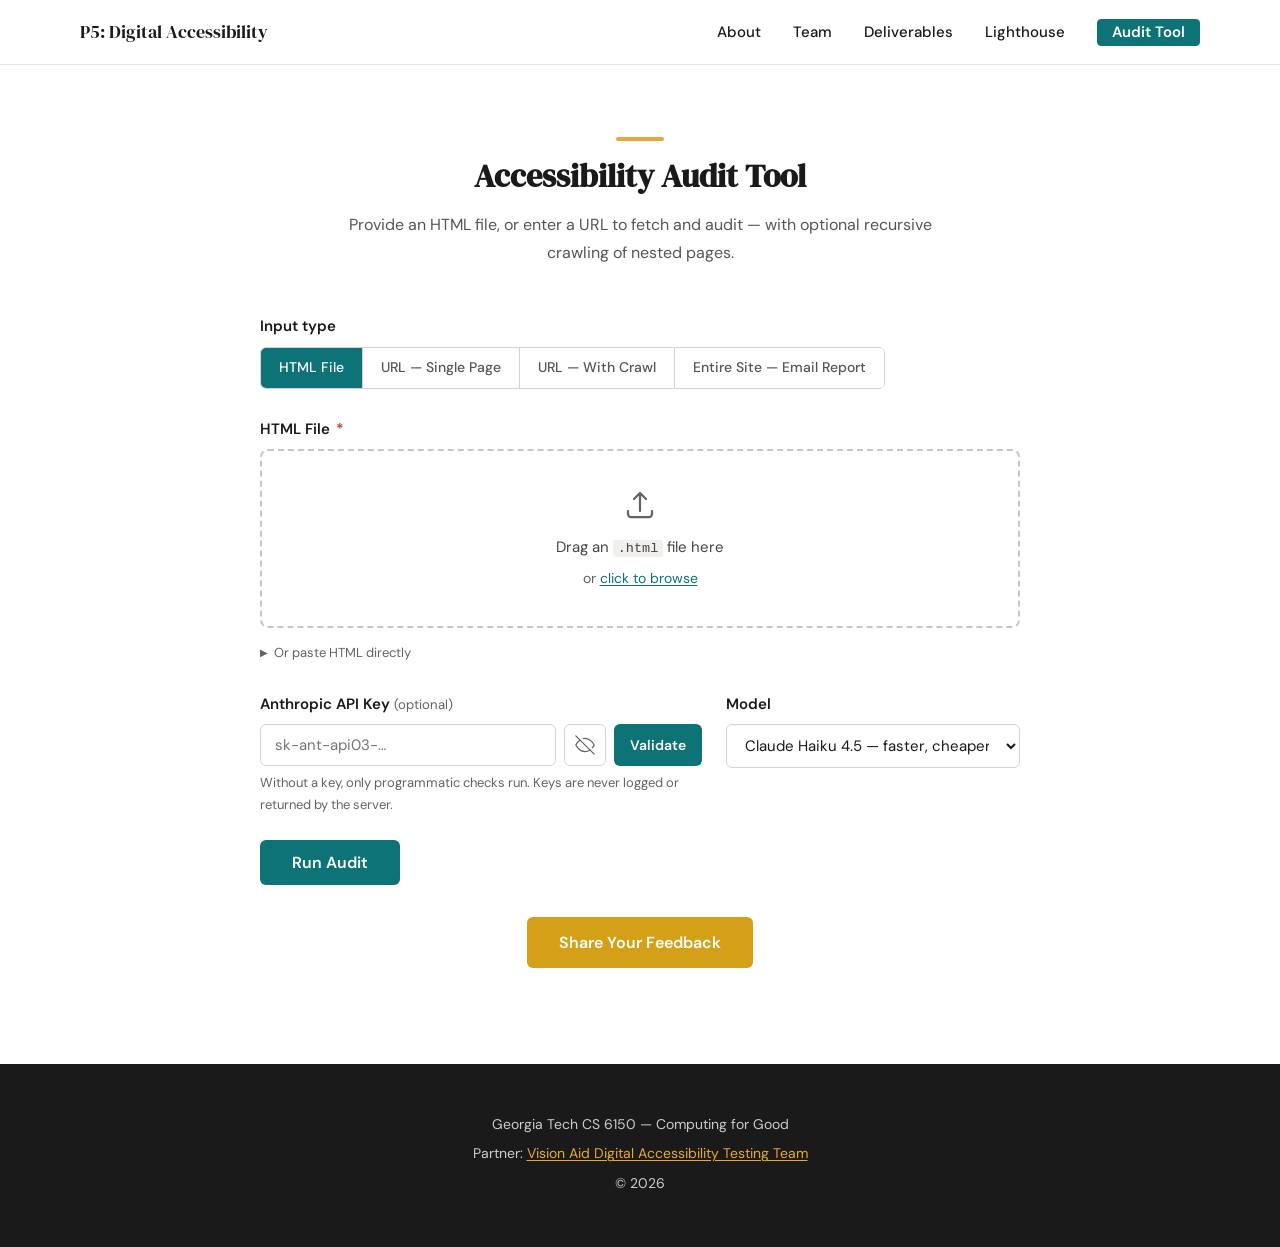
==== commit 29f0e252: "Make whole-site discovery exhaustive and preload credentials" ====
--- a/index.html
+++ b/index.html
@@ -552,8 +552,8 @@
                   </button>
                 </div>
                 <p class="field-hint" id="apiKeyHint">
-                  Without a key, only programmatic checks run. Never stored or
-                  logged.
+                  Without a key, only programmatic checks run. Keys are never
+                  logged or returned by the server.
                 </p>
                 <p
                   class="key-validate-status"
@@ -693,12 +693,70 @@
       const modelSelect = document.getElementById("modelSelect");
       const apiKeyLabel = document.getElementById("apiKeyLabel");
       const apiKeyInput = document.getElementById("apiKeyInput");
+      const apiKeyHint = document.getElementById("apiKeyHint");
+      let siteAuditConfig = {
+        model: "gpt-5.6-sol",
+        api_key_configured: false,
+        api_key_verified: false,
+        api_key_masked: "",
+      };
+
+      function showSavedKeyStatus() {
+        if (getAuditMode() !== "site" || apiKeyInput.value.trim()) return;
+        const provider = getProvider(modelSelect.value);
+        apiKeyValidateStatus.hidden = false;
+        if (provider !== "openai") {
+          apiKeyValidateStatus.className = "key-validate-status validating";
+          apiKeyValidateStatus.textContent =
+            "Enter and validate an API key for this provider.";
+        } else if (siteAuditConfig.api_key_verified) {
+          apiKeyValidateStatus.className = "key-validate-status valid";
+          apiKeyValidateStatus.textContent =
+            "✓ Saved OpenAI API key verified for " + modelSelect.value;
+        } else if (siteAuditConfig.api_key_configured) {
+          apiKeyValidateStatus.className = "key-validate-status invalid";
+          apiKeyValidateStatus.textContent =
+            "Saved key configured but not verified for this model. Select Validate to retry.";
+        } else {
+          apiKeyValidateStatus.className = "key-validate-status invalid";
+          apiKeyValidateStatus.textContent =
+            "No saved OpenAI API key is available.";
+        }
+      }
+
+      async function loadSiteAuditConfig(model, refresh) {
+        const params = new URLSearchParams();
+        if (model) params.set("model", model);
+        if (refresh) params.set("refresh", "1");
+        try {
+          const response = await fetch(
+            "/api/site-audit-config" + (params.toString() ? "?" + params : "")
+          );
+          const result = await response.json();
+          if (response.ok && result.success) {
+            siteAuditConfig = result.config;
+            updateApiKeyField();
+            showSavedKeyStatus();
+          }
+        } catch {
+          if (getAuditMode() === "site") {
+            apiKeyValidateStatus.hidden = false;
+            apiKeyValidateStatus.className = "key-validate-status invalid";
+            apiKeyValidateStatus.textContent =
+              "Could not check the saved API key status.";
+          }
+        }
+      }
 
       function updateApiKeyField() {
         const provider = getProvider(modelSelect.value);
+        const isSite = getAuditMode() === "site";
         if (provider === "openai") {
           apiKeyLabel.textContent = "OpenAI API Key";
-          apiKeyInput.placeholder = "sk-…";
+          apiKeyInput.placeholder =
+            isSite && siteAuditConfig.api_key_configured
+              ? (siteAuditConfig.api_key_masked || "••••••••••••••••") + " (saved)"
+              : "sk-…";
         } else if (provider === "gemini") {
           apiKeyLabel.textContent = "Gemini API Key";
           apiKeyInput.placeholder = "Gemini API key…";
@@ -706,9 +764,17 @@
           apiKeyLabel.textContent = "Anthropic API Key";
           apiKeyInput.placeholder = "sk-ant-api03-…";
         }
-      }
-
-      modelSelect.addEventListener("change", updateApiKeyField);
+        apiKeyHint.textContent = isSite
+          ? "The saved server key is used when this field is empty. Enter a different key only to override it for this audit; the saved key is never sent to your browser."
+          : "Without a key, only programmatic checks run. Keys are never logged or returned by the server.";
+      }
+
+      modelSelect.addEventListener("change", () => {
+        updateApiKeyField();
+        if (getAuditMode() === "site" && !apiKeyInput.value.trim()) {
+          loadSiteAuditConfig(modelSelect.value, false);
+        }
+      });
 
       // ── API key validation ────────────────────────────────────────────────────
       const validateKeyBtn = document.getElementById("validateKeyBtn");
@@ -718,15 +784,20 @@
 
       validateKeyBtn.addEventListener("click", async () => {
         const key = apiKeyInput.value.trim();
-        if (!key) {
+        const model = modelSelect.value;
+        const provider = getProvider(model);
+        const useSaved =
+          !key &&
+          getAuditMode() === "site" &&
+          provider === "openai" &&
+          siteAuditConfig.api_key_configured;
+        if (!key && !useSaved) {
           apiKeyValidateStatus.hidden = false;
           apiKeyValidateStatus.className = "key-validate-status invalid";
           apiKeyValidateStatus.textContent = "Please enter an API key first.";
           return;
         }
 
-        const provider = getProvider(modelSelect.value);
-
         validateKeyBtn.disabled = true;
         apiKeyValidateStatus.hidden = false;
         apiKeyValidateStatus.className = "key-validate-status validating";
@@ -736,7 +807,12 @@
           const resp = await fetch("/api/validate-key", {
             method: "POST",
             headers: { "Content-Type": "application/json" },
-            body: JSON.stringify({ api_key: key, provider }),
+            body: JSON.stringify({
+              api_key: key,
+              provider,
+              model,
+              use_saved: useSaved,
+            }),
           });
           const result = await resp.json();
           if (result.valid) {
@@ -776,6 +852,7 @@
         apiKeyValidateStatus.hidden = true;
         apiKeyValidateStatus.textContent = "";
         apiKeyValidateStatus.className = "key-validate-status";
+        if (!apiKeyInput.value.trim()) showSavedKeyStatus();
       });
 
       // Input mode switching
@@ -792,7 +869,16 @@
           htmlInputSection.hidden = !isHtml;
           urlInputSection.hidden = isHtml;
           siteEmailSection.hidden = !isSite;
-          modelKeySection.hidden = isSite;
+          modelKeySection.hidden = false;
+          if (isSite) {
+            modelSelect.value = siteAuditConfig.model || "gpt-5.6-sol";
+            apiKeyInput.value = "";
+            updateApiKeyField();
+            loadSiteAuditConfig(modelSelect.value, false);
+          } else {
+            updateApiKeyField();
+            apiKeyValidateStatus.hidden = true;
+          }
           document.getElementById("auditSubmitBtn").textContent = isSite
             ? "Queue Whole-Site Audit"
             : "Run Audit";
@@ -805,6 +891,8 @@
       function getAuditMode() {
         return document.querySelector('input[name="auditMode"]:checked').value;
       }
+
+      loadSiteAuditConfig();
 
       // ── Drag-and-drop / file input ────────────────────────────────────────────
       let htmlFileContent = null;
@@ -960,7 +1048,8 @@
                       return;
                     }
                     endpoint = "/api/site-audits";
-                    requestBody = { url: urlVal, email };
+                    requestBody = { url: urlVal, email, model };
+                    if (keyValue) requestBody.api_key = keyValue;
                   } else {
                     endpoint =
                             mode === "url-nested"
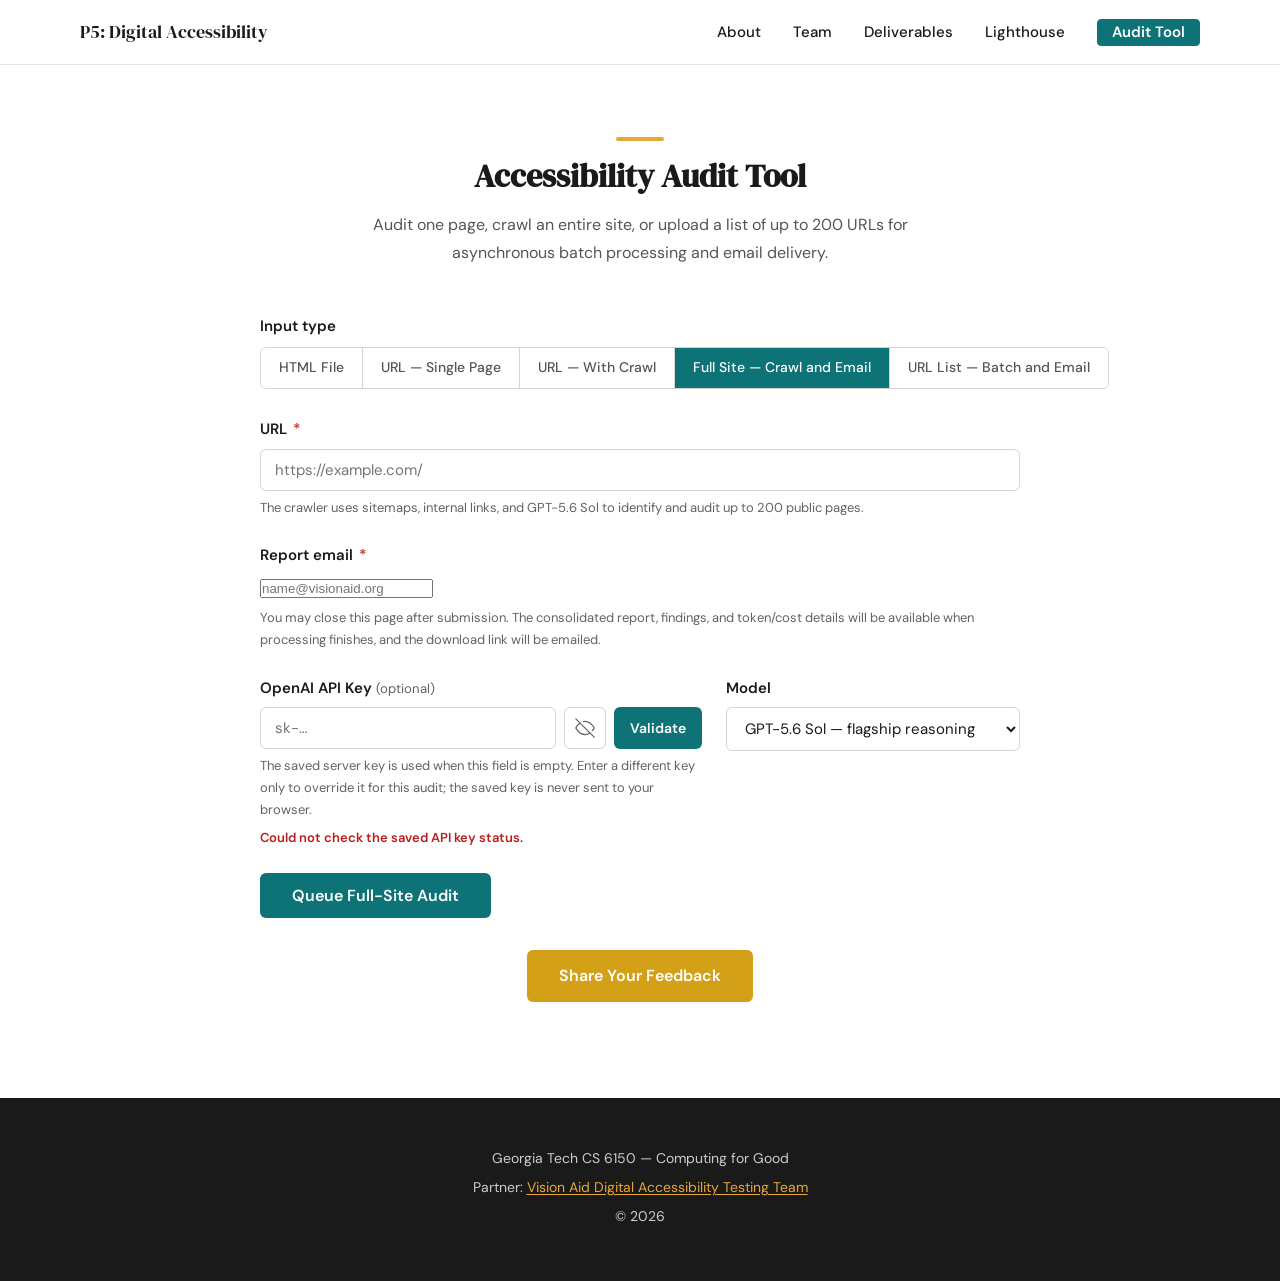
==== commit a5bfaa42: "Add uploaded URL-list batch audits" ====
--- a/index.html
+++ b/index.html
@@ -301,8 +301,8 @@
             <div class="accent-bar" aria-hidden="true"></div>
             <h2 id="audit-heading">Accessibility Audit Tool</h2>
             <p>
-              Provide an HTML file, or enter a URL to fetch and audit — with
-              optional recursive crawling of nested pages.
+              Audit one page, crawl an entire site, or upload a list of up to
+              200 URLs for asynchronous batch processing and email delivery.
             </p>
           </div>
 
@@ -316,7 +316,7 @@
               <p class="audit-mode-label" id="auditModeLabel">Input type</p>
               <div class="audit-mode-tabs">
                 <label class="audit-mode-tab">
-                  <input type="radio" name="auditMode" value="html" checked />
+                  <input type="radio" name="auditMode" value="html" />
                   <span>HTML File</span>
                 </label>
                 <label class="audit-mode-tab">
@@ -328,14 +328,18 @@
                   <span>URL &#8212; With Crawl</span>
                 </label>
                 <label class="audit-mode-tab">
-                  <input type="radio" name="auditMode" value="site" />
-                  <span>Entire Site &#8212; Email Report</span>
+                  <input type="radio" name="auditMode" value="site" checked />
+                  <span>Full Site &#8212; Crawl and Email</span>
+                </label>
+                <label class="audit-mode-tab">
+                  <input type="radio" name="auditMode" value="url-list" />
+                  <span>URL List &#8212; Batch and Email</span>
                 </label>
               </div>
             </div>
 
             <!-- HTML file input -->
-            <div id="htmlInputSection">
+            <div id="htmlInputSection" hidden>
               <div class="form-group">
                 <label for="fileInput"
                   >HTML File
@@ -440,7 +444,7 @@
             <!-- /#htmlInputSection -->
 
             <!-- URL input -->
-            <div id="urlInputSection" hidden>
+            <div id="urlInputSection">
               <div class="form-group">
                 <label for="urlInput"
                   >URL <span class="required-mark" aria-hidden="true">*</span
@@ -469,7 +473,27 @@
               </div>
             </div>
 
-            <div id="siteEmailSection" hidden>
+            <div id="urlListInputSection" hidden>
+              <div class="form-group">
+                <label for="urlListFileInput">URL-list file
+                  <span class="required-mark" aria-hidden="true">*</span>
+                  <span class="sr-only">(required)</span>
+                </label>
+                <input type="file" id="urlListFileInput" name="url_list_file"
+                  accept=".txt,.docx"
+                  aria-describedby="urlListFileHint urlListFileError" />
+                <p class="field-hint" id="urlListFileHint">
+                  Upload a UTF-8 text file or Word .docx file containing up to
+                  200 public http:// or https:// URLs. Duplicate URLs are removed,
+                  and pages are processed directly without crawling.
+                </p>
+                <p class="field-hint" id="urlListFileSelection" hidden></p>
+                <p class="form-error" id="urlListFileError" role="alert"
+                  aria-live="assertive" hidden></p>
+              </div>
+            </div>
+
+            <div id="siteEmailSection">
               <div class="form-group">
                 <label for="siteEmailInput">Report email
                   <span class="required-mark" aria-hidden="true">*</span>
@@ -479,7 +503,9 @@
                   placeholder="name@visionaid.org" autocomplete="email"
                   aria-describedby="siteEmailHint siteEmailError" />
                 <p class="field-hint" id="siteEmailHint">
-                  You may close this page after submission. The printable report and CSV will be emailed when the crawl finishes.
+                  You may close this page after submission. The consolidated
+                  report, findings, and token/cost details will be available
+                  when processing finishes, and the download link will be emailed.
                 </p>
                 <p class="form-error" id="siteEmailError" role="alert" aria-live="assertive" hidden></p>
               </div>
@@ -581,7 +607,7 @@
                     </option>
                   </optgroup>
                   <optgroup label="OpenAI">
-                    <option value="gpt-5.6-sol">
+                    <option value="gpt-5.6-sol" selected>
                       GPT-5.6 Sol — flagship reasoning
                     </option>
                     <option value="gpt-4o-mini">
@@ -606,7 +632,7 @@
             </div>
 
             <button type="submit" class="audit-btn" id="auditSubmitBtn">
-              Run Audit
+              Queue Full-Site Audit
             </button>
             <p class="sr-only" id="auditStatus" role="status"></p>
           </form>
@@ -858,40 +884,52 @@
       // Input mode switching
       const htmlInputSection = document.getElementById("htmlInputSection");
       const urlInputSection = document.getElementById("urlInputSection");
+      const urlListInputSection = document.getElementById("urlListInputSection");
       const siteEmailSection = document.getElementById("siteEmailSection");
       const modelKeySection = document.getElementById("modelKeySection");
       const urlInputHint = document.getElementById("urlInputHint");
 
-      document.querySelectorAll('input[name="auditMode"]').forEach((radio) => {
-        radio.addEventListener("change", () => {
-          const isHtml = radio.value === "html";
-          const isSite = radio.value === "site";
-          htmlInputSection.hidden = !isHtml;
-          urlInputSection.hidden = isHtml;
-          siteEmailSection.hidden = !isSite;
-          modelKeySection.hidden = false;
-          if (isSite) {
-            modelSelect.value = siteAuditConfig.model || "gpt-5.6-sol";
-            apiKeyInput.value = "";
-            updateApiKeyField();
-            loadSiteAuditConfig(modelSelect.value, false);
-          } else {
-            updateApiKeyField();
-            apiKeyValidateStatus.hidden = true;
-          }
-          document.getElementById("auditSubmitBtn").textContent = isSite
-            ? "Queue Whole-Site Audit"
-            : "Run Audit";
-          urlInputHint.innerHTML = isSite
-            ? "The crawler uses sitemaps, internal links, and GPT-5.6 Sol to identify and audit up to 200 public pages."
-            : "The server fetches and audits this page. <em>URL — With Crawl</em> also follows in-domain links up to one level deep (max&nbsp;10 links per page).";
-        });
-      });
-
       function getAuditMode() {
         return document.querySelector('input[name="auditMode"]:checked').value;
       }
 
+      function submitButtonLabel(mode = getAuditMode()) {
+        if (mode === "site") return "Queue Full-Site Audit";
+        if (mode === "url-list") return "Queue URL-List Audit";
+        return "Run Audit";
+      }
+
+      function applyAuditMode(mode) {
+        const isHtml = mode === "html";
+        const isFullSite = mode === "site";
+        const isUrlList = mode === "url-list";
+        const isBulk = isFullSite || isUrlList;
+        htmlInputSection.hidden = !isHtml;
+        urlInputSection.hidden = !(mode === "url" || mode === "url-nested" || isFullSite);
+        urlListInputSection.hidden = !isUrlList;
+        siteEmailSection.hidden = !isBulk;
+        modelKeySection.hidden = false;
+        if (isBulk) {
+          modelSelect.value = siteAuditConfig.model || "gpt-5.6-sol";
+          apiKeyInput.value = "";
+          updateApiKeyField();
+          loadSiteAuditConfig(modelSelect.value, false);
+        } else {
+          updateApiKeyField();
+          apiKeyValidateStatus.hidden = true;
+        }
+        document.getElementById("auditSubmitBtn").textContent =
+          submitButtonLabel(mode);
+        urlInputHint.innerHTML = isFullSite
+          ? "The crawler uses sitemaps, internal links, and GPT-5.6 Sol to identify and audit up to 200 public pages."
+          : "The server fetches and audits this page. <em>URL — With Crawl</em> also follows in-domain links up to one level deep (max&nbsp;10 links per page).";
+      }
+
+      document.querySelectorAll('input[name="auditMode"]').forEach((radio) => {
+        radio.addEventListener("change", () => applyAuditMode(radio.value));
+      });
+
+      applyAuditMode(getAuditMode());
       loadSiteAuditConfig();
 
       // ── Drag-and-drop / file input ────────────────────────────────────────────
@@ -906,6 +944,10 @@
       const dropFilename = document.getElementById("dropFilename");
       const dropFilesize = document.getElementById("dropFilesize");
       const fileError = document.getElementById("fileError");
+      const urlListFileInput = document.getElementById("urlListFileInput");
+      const urlListFileError = document.getElementById("urlListFileError");
+      const urlListFileSelection = document.getElementById("urlListFileSelection");
+      let urlListFile = null;
 
       function showError(msg) {
         fileError.hidden = false;
@@ -950,10 +992,68 @@
         return (n / (1024 * 1024)).toFixed(1) + " MB";
       }
 
+      function clearUrlListFileError() {
+        urlListFileError.hidden = true;
+        urlListFileError.textContent = "";
+      }
+
+      function showUrlListFileError(message) {
+        urlListFileError.hidden = false;
+        urlListFileError.textContent = message;
+      }
+
+      function selectUrlListFile(file) {
+        clearUrlListFileError();
+        if (!file || !file.name.match(/\.(txt|docx)$/i)) {
+          urlListFile = null;
+          urlListFileInput.value = "";
+          urlListFileSelection.hidden = true;
+          showUrlListFileError("Please select a .txt or .docx file.");
+          return;
+        }
+        if (file.size > 2 * 1024 * 1024) {
+          urlListFile = null;
+          urlListFileInput.value = "";
+          urlListFileSelection.hidden = true;
+          showUrlListFileError("The URL-list file must be 2 MB or smaller.");
+          return;
+        }
+        urlListFile = file;
+        urlListFileSelection.textContent =
+          `Selected: ${file.name} (${formatBytes(file.size)})`;
+        urlListFileSelection.hidden = false;
+      }
+
+      function fileAsBase64(file) {
+        return new Promise((resolve, reject) => {
+          const reader = new FileReader();
+          reader.onload = () => {
+            const value = String(reader.result || "");
+            const comma = value.indexOf(",");
+            if (comma < 0) {
+              reject(new Error("The selected URL-list file could not be read."));
+              return;
+            }
+            resolve(value.slice(comma + 1));
+          };
+          reader.onerror = () =>
+            reject(new Error("The selected URL-list file could not be read."));
+          reader.readAsDataURL(file);
+        });
+      }
+
       browseBtn.addEventListener("click", () => fileInput.click());
       fileClearBtn.addEventListener("click", clearFile);
       fileInput.addEventListener("change", () => {
         if (fileInput.files[0]) loadFile(fileInput.files[0]);
+      });
+      urlListFileInput.addEventListener("change", () => {
+        if (urlListFileInput.files[0]) {
+          selectUrlListFile(urlListFileInput.files[0]);
+        } else {
+          urlListFile = null;
+          urlListFileSelection.hidden = true;
+        }
       });
 
       dropZone.addEventListener("keydown", (e) => {
@@ -981,7 +1081,12 @@
         .addEventListener("dragover", (e) => e.preventDefault());
       document.getElementById("auditTool").addEventListener("drop", (e) => {
         e.preventDefault();
-        if (e.dataTransfer.files[0]) loadFile(e.dataTransfer.files[0]);
+        if (!e.dataTransfer.files[0]) return;
+        if (getAuditMode() === "url-list") {
+          selectUrlListFile(e.dataTransfer.files[0]);
+        } else if (getAuditMode() === "html") {
+          loadFile(e.dataTransfer.files[0]);
+        }
       });
 
       // ── Audit form submission ─────────────────────────────────────────────────
@@ -992,6 +1097,7 @@
                 clearError();
                 const _urlErr = document.getElementById("urlError");
                 const _emailErr = document.getElementById("siteEmailError");
+                clearUrlListFileError();
                 if (_urlErr) {
                   _urlErr.hidden = true;
                   _urlErr.textContent = "";
@@ -1029,6 +1135,31 @@
                     [keyField]: keyValue,
                     model,
                   };
+                } else if (mode === "url-list") {
+                  if (!urlListFile) {
+                    showUrlListFileError(
+                      "Please select a .txt or .docx file containing URLs."
+                    );
+                    urlListFileInput.focus();
+                    return;
+                  }
+                  const email = document.getElementById("siteEmailInput").value.trim();
+                  if (!email) {
+                    _emailErr.textContent =
+                      "Please enter the email address that should receive the report.";
+                    _emailErr.hidden = false;
+                    document.getElementById("siteEmailInput").focus();
+                    return;
+                  }
+                  endpoint = "/api/site-audits";
+                  requestBody = {
+                    audit_mode: "url_list",
+                    url_file_name: urlListFile.name,
+                    url_file_base64: await fileAsBase64(urlListFile),
+                    email,
+                    model,
+                  };
+                  if (keyValue) requestBody.api_key = keyValue;
                 } else {
                   const urlVal = document.getElementById("urlInput").value.trim();
                   if (!urlVal) {
@@ -1048,7 +1179,12 @@
                       return;
                     }
                     endpoint = "/api/site-audits";
-                    requestBody = { url: urlVal, email, model };
+                    requestBody = {
+                      audit_mode: "crawl",
+                      url: urlVal,
+                      email,
+                      model,
+                    };
                     if (keyValue) requestBody.api_key = keyValue;
                   } else {
                     endpoint =
@@ -1072,10 +1208,15 @@
 
                 // Show progress bar for all audit modes
                 const isNested = mode === "url-nested";
-                const isAsyncSite = mode === "site";
-                const initialMsg = isAsyncSite
-                  ? "Queueing whole-site audit\u2026"
+                const isAsyncBulk = mode === "site" || mode === "url-list";
+                const initialMsg = mode === "url-list"
+                  ? "Uploading URL list and queueing batch audit\u2026"
+                  : isAsyncBulk
+                  ? "Queueing full-site audit\u2026"
                   : (isNested ? "Crawling pages\u2026" : "Starting audit\u2026");
+                const initialDetail = mode === "url-list"
+                  ? "Validating the uploaded URLs..."
+                  : "Analyzing site structure...";
                 resultsSection.style.display = "block";
 
                 // Set up the UI for the wait
@@ -1085,7 +1226,7 @@
         <div class="progress-bar-track">
           <div class="progress-bar-fill" id="progressFill" style="width: 10%"></div>
         </div>
-        <p class="progress-detail" id="progressDetail">Analyzing site structure...</p>
+        <p class="progress-detail" id="progressDetail">${initialDetail}</p>
       </div>
       <p class="sr-only" id="progressStatus" role="status" aria-live="polite">Audit started</p>`;
 
@@ -1114,7 +1255,7 @@
                     throw new Error(`Server Error: ${res.status} - ${errorText}`);
                   }
 
-                  if (isAsyncSite) {
+                  if (isAsyncBulk) {
                     clearInterval(progressInterval);
                     const queued = await res.json();
                     if (!queued.success || !queued.job) {
@@ -1123,7 +1264,9 @@
                     renderSiteJob(content, queued.job);
                     pollSiteJob(content, queued.job.job_id);
                     document.getElementById("auditStatus").textContent =
-                      "Whole-site audit queued. The report will be emailed when ready.";
+                      mode === "url-list"
+                        ? "URL-list batch audit queued. The report will be emailed when ready."
+                        : "Full-site audit queued. The report will be emailed when ready.";
                     return;
                   }
 
@@ -1178,19 +1321,29 @@
                   resultsSection.style.display = "block";
                 } finally {
                   submitBtn.disabled = false;
-                  submitBtn.textContent = getAuditMode() === "site"
-                    ? "Queue Whole-Site Audit"
-                    : "Run Audit";
+                  submitBtn.textContent = submitButtonLabel();
                 }
               });
 
+      function formatDuration(totalSeconds) {
+        const seconds = Math.max(0, Math.round(Number(totalSeconds) || 0));
+        if (seconds < 60) return `${seconds} sec`;
+        const minutes = Math.floor(seconds / 60);
+        if (minutes < 60) return `${minutes} min`;
+        const hours = Math.floor(minutes / 60);
+        const remainder = minutes % 60;
+        return remainder ? `${hours} hr ${remainder} min` : `${hours} hr`;
+      }
+
       function renderSiteJob(container, job) {
+        const isUrlList = job.audit_mode === "url_list";
         const finished = (job.pages_completed || 0) + (job.pages_failed || 0);
         const total = job.pages_total || 0;
         const pct = job.progress_percent || 0;
         const labels = {
           queued: "Queued",
           discovering: "Discovering site pages",
+          preparing: "Preparing uploaded URL list",
           auditing: "Auditing pages",
           finalizing: "Building and emailing report",
           complete: "Complete",
@@ -1199,17 +1352,78 @@
         const reportLink = job.report_url
           ? `<p><a class="download-btn" href="${esc(job.report_url)}">Download report ZIP</a></p>`
           : "";
+        const details = [];
+        if (total) {
+          details.push(`${finished} of ${total} pages processed`);
+          details.push(`${job.pages_completed || 0} successful`);
+          if (job.pages_failed) details.push(`${job.pages_failed} failed`);
+        } else if (job.status === "preparing") {
+          details.push("Validating and preparing the uploaded URLs without crawling…");
+        } else if (job.status === "discovering") {
+          details.push("Checking sitemaps, site links, CMS records, and web search…");
+        } else {
+          details.push(
+            isUrlList
+              ? "Waiting to prepare the uploaded URL list…"
+              : "Waiting to begin page discovery…"
+          );
+        }
+        if (job.elapsed_seconds != null) {
+          details.push(`Elapsed: ${formatDuration(job.elapsed_seconds)}`);
+        }
+        if (job.estimated_seconds_remaining > 0) {
+          details.push(`Estimated remaining: ${formatDuration(job.estimated_seconds_remaining)}`);
+        }
+        if (job.candidate_count) {
+          details.push(
+            isUrlList
+              ? `${job.candidate_count} unique URLs supplied`
+              : `${job.candidate_count} public page candidates found`
+          );
+        }
+        const deliveryNotice = job.email_delivery_status === "accepted"
+          ? `<p><strong>Email submitted successfully.</strong> The mail server accepted it${job.email_accepted_at ? ` at ${esc(new Date(job.email_accepted_at).toLocaleString())}` : ""}.</p>`
+          : "";
+        const resendButton = job.report_url
+          ? `<p><button class="download-btn resend-report-btn" type="button">Resend report email</button></p>`
+          : "";
         container.innerHTML = `
           <div class="audit-progress">
-            <p class="progress-message"><strong>${esc(labels[job.status] || job.status)}</strong></p>
-            <div class="progress-bar-track"><div class="progress-bar-fill" style="width:${pct}%"></div></div>
-            <p class="progress-detail">${total ? `${finished} of ${total} pages finished` : "Finding public pages\u2026"}</p>
+            <p class="progress-message"><strong>${esc(labels[job.status] || job.status)}</strong> — ${pct}%</p>
+            <div class="progress-bar-track" role="progressbar" aria-label="Batch audit progress" aria-valuemin="0" aria-valuemax="100" aria-valuenow="${pct}"><div class="progress-bar-fill" style="width:${pct}%"></div></div>
+            <p class="progress-detail">${details.map(esc).join(" • ")}</p>
           </div>
           <p>You may close this page. The report will be emailed when complete.</p>
           ${job.capped ? "<p class=\"audit-notice\">The site exceeded the limit; the audit is capped at 200 pages.</p>" : ""}
-          ${job.email_sent ? "<p><strong>Email sent.</strong></p>" : ""}
+          ${deliveryNotice}
           ${job.last_error ? `<p class="audit-error">${esc(job.last_error)}</p>` : ""}
-          ${reportLink}`;
+          ${reportLink}
+          ${resendButton}`;
+        const resend = container.querySelector(".resend-report-btn");
+        if (resend) {
+          resend.addEventListener("click", async () => {
+            resend.disabled = true;
+            resend.textContent = "Submitting email…";
+            try {
+              const response = await fetch(
+                `/api/site-audits/${encodeURIComponent(job.job_id)}/resend`,
+                { method: "POST" }
+              );
+              const result = await response.json();
+              if (!response.ok || !result.success) {
+                throw new Error(result.error || "Email resend failed");
+              }
+              renderSiteJob(container, result.job);
+            } catch (error) {
+              resend.disabled = false;
+              resend.textContent = "Resend report email";
+              const notice = document.createElement("p");
+              notice.className = "audit-error";
+              notice.textContent = error.message;
+              resend.parentElement.after(notice);
+            }
+          });
+        }
       }
 
       async function pollSiteJob(container, jobId) {
--- a/styles.css
+++ b/styles.css
@@ -1445,7 +1445,8 @@
 .progress-detail {
   font-size: 0.85rem;
   color: #666;
-  word-break: break-all;
+  line-height: 1.6;
+  overflow-wrap: anywhere;
 }
 
 /* ============================================
@@ -1540,4 +1541,4 @@
   display: flex;
   align-items: center;
   gap: 8px;
-}+}
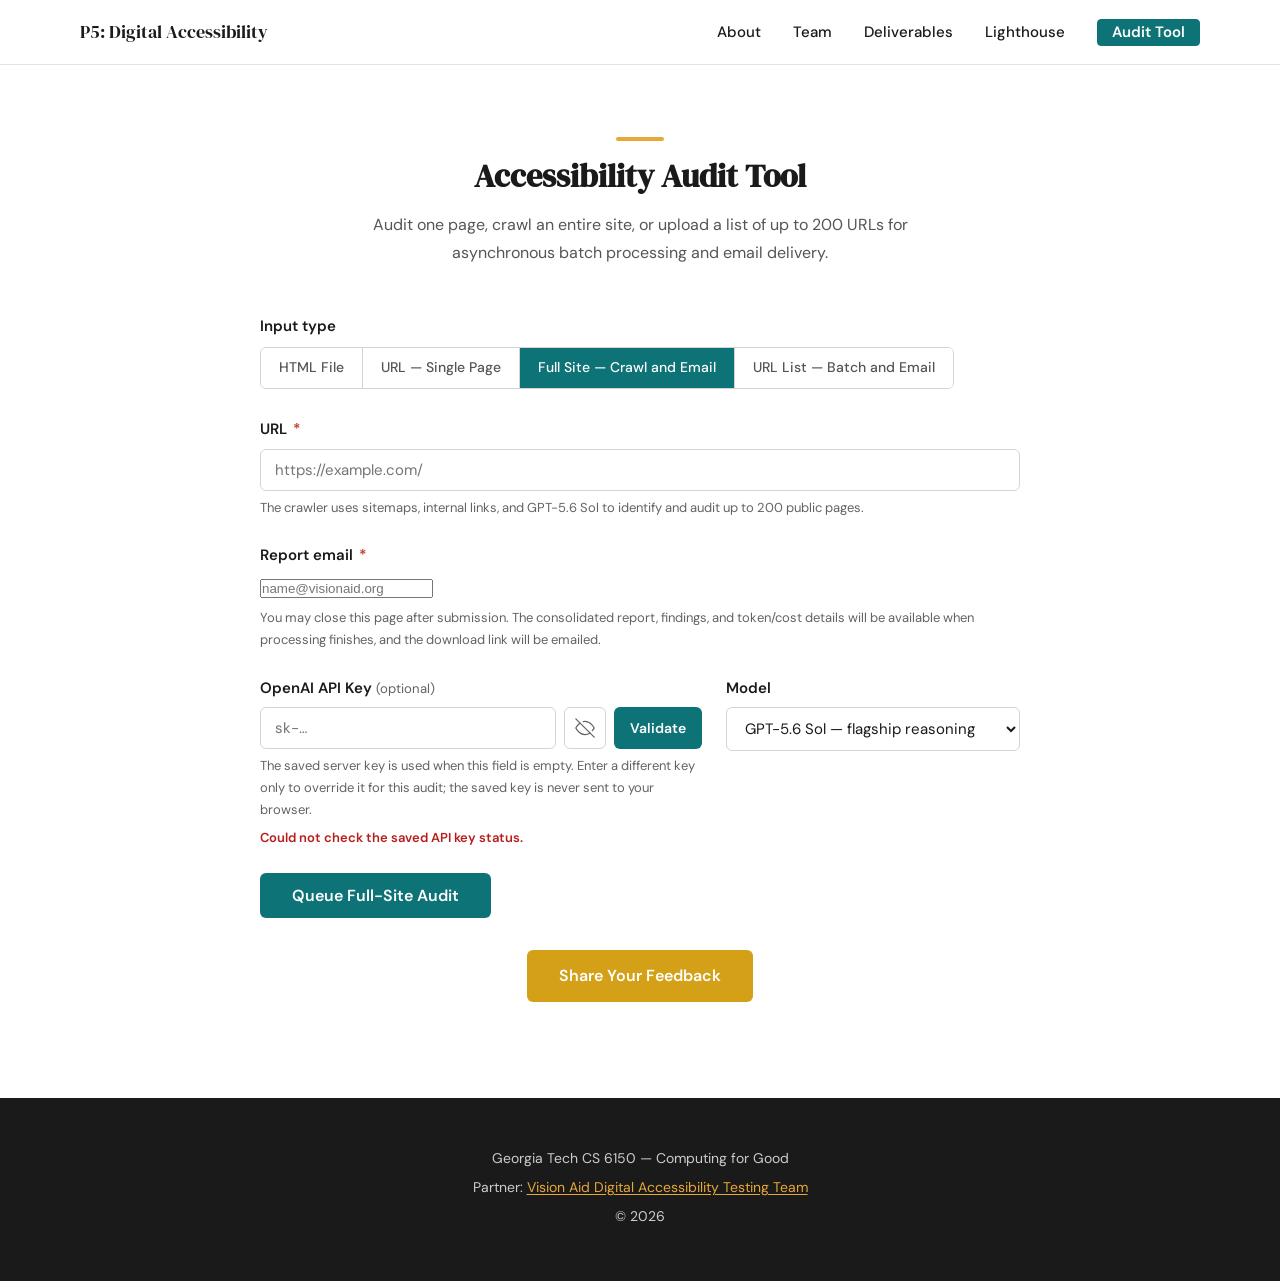
==== commit ccfe0227: "Add daily DAT usage and health monitor" ====
--- a/index.html
+++ b/index.html
@@ -324,10 +324,6 @@
                   <span>URL &#8212; Single Page</span>
                 </label>
                 <label class="audit-mode-tab">
-                  <input type="radio" name="auditMode" value="url-nested" />
-                  <span>URL &#8212; With Crawl</span>
-                </label>
-                <label class="audit-mode-tab">
                   <input type="radio" name="auditMode" value="site" checked />
                   <span>Full Site &#8212; Crawl and Email</span>
                 </label>
@@ -460,8 +456,6 @@
                 />
                 <p class="field-hint" id="urlInputHint">
                   The server fetches and audits this page.
-                  <em>URL &#8212; With Crawl</em> also follows in-domain links
-                  up to one level deep (max&nbsp;10 links per page).
                 </p>
                 <p
                   class="form-error"
@@ -727,8 +721,12 @@
         api_key_masked: "",
       };
 
+      function isAsyncBulkMode(mode = getAuditMode()) {
+        return mode === "site" || mode === "url-list";
+      }
+
       function showSavedKeyStatus() {
-        if (getAuditMode() !== "site" || apiKeyInput.value.trim()) return;
+        if (!isAsyncBulkMode() || apiKeyInput.value.trim()) return;
         const provider = getProvider(modelSelect.value);
         apiKeyValidateStatus.hidden = false;
         if (provider !== "openai") {
@@ -765,7 +763,7 @@
             showSavedKeyStatus();
           }
         } catch {
-          if (getAuditMode() === "site") {
+          if (isAsyncBulkMode()) {
             apiKeyValidateStatus.hidden = false;
             apiKeyValidateStatus.className = "key-validate-status invalid";
             apiKeyValidateStatus.textContent =
@@ -776,11 +774,11 @@
 
       function updateApiKeyField() {
         const provider = getProvider(modelSelect.value);
-        const isSite = getAuditMode() === "site";
+        const usesSavedKey = isAsyncBulkMode();
         if (provider === "openai") {
           apiKeyLabel.textContent = "OpenAI API Key";
           apiKeyInput.placeholder =
-            isSite && siteAuditConfig.api_key_configured
+            usesSavedKey && siteAuditConfig.api_key_configured
               ? (siteAuditConfig.api_key_masked || "••••••••••••••••") + " (saved)"
               : "sk-…";
         } else if (provider === "gemini") {
@@ -790,14 +788,14 @@
           apiKeyLabel.textContent = "Anthropic API Key";
           apiKeyInput.placeholder = "sk-ant-api03-…";
         }
-        apiKeyHint.textContent = isSite
+        apiKeyHint.textContent = usesSavedKey
           ? "The saved server key is used when this field is empty. Enter a different key only to override it for this audit; the saved key is never sent to your browser."
           : "Without a key, only programmatic checks run. Keys are never logged or returned by the server.";
       }
 
       modelSelect.addEventListener("change", () => {
         updateApiKeyField();
-        if (getAuditMode() === "site" && !apiKeyInput.value.trim()) {
+        if (isAsyncBulkMode() && !apiKeyInput.value.trim()) {
           loadSiteAuditConfig(modelSelect.value, false);
         }
       });
@@ -814,7 +812,7 @@
         const provider = getProvider(model);
         const useSaved =
           !key &&
-          getAuditMode() === "site" &&
+          isAsyncBulkMode() &&
           provider === "openai" &&
           siteAuditConfig.api_key_configured;
         if (!key && !useSaved) {
@@ -905,7 +903,7 @@
         const isUrlList = mode === "url-list";
         const isBulk = isFullSite || isUrlList;
         htmlInputSection.hidden = !isHtml;
-        urlInputSection.hidden = !(mode === "url" || mode === "url-nested" || isFullSite);
+        urlInputSection.hidden = !(mode === "url" || isFullSite);
         urlListInputSection.hidden = !isUrlList;
         siteEmailSection.hidden = !isBulk;
         modelKeySection.hidden = false;
@@ -922,7 +920,7 @@
           submitButtonLabel(mode);
         urlInputHint.innerHTML = isFullSite
           ? "The crawler uses sitemaps, internal links, and GPT-5.6 Sol to identify and audit up to 200 public pages."
-          : "The server fetches and audits this page. <em>URL — With Crawl</em> also follows in-domain links up to one level deep (max&nbsp;10 links per page).";
+          : "The server fetches and audits this page.";
       }
 
       document.querySelectorAll('input[name="auditMode"]').forEach((radio) => {
@@ -1187,10 +1185,7 @@
                     };
                     if (keyValue) requestBody.api_key = keyValue;
                   } else {
-                    endpoint =
-                            mode === "url-nested"
-                                    ? "/api/audit/url/nested"
-                                    : "/api/audit/url";
+                    endpoint = "/api/audit/url";
                     requestBody = { url: urlVal, [keyField]: keyValue, model };
                   }
                 }
@@ -1207,13 +1202,12 @@
                 content.innerHTML = "";
 
                 // Show progress bar for all audit modes
-                const isNested = mode === "url-nested";
                 const isAsyncBulk = mode === "site" || mode === "url-list";
                 const initialMsg = mode === "url-list"
                   ? "Uploading URL list and queueing batch audit\u2026"
                   : isAsyncBulk
                   ? "Queueing full-site audit\u2026"
-                  : (isNested ? "Crawling pages\u2026" : "Starting audit\u2026");
+                  : "Starting audit\u2026";
                 const initialDetail = mode === "url-list"
                   ? "Validating the uploaded URLs..."
                   : "Analyzing site structure...";
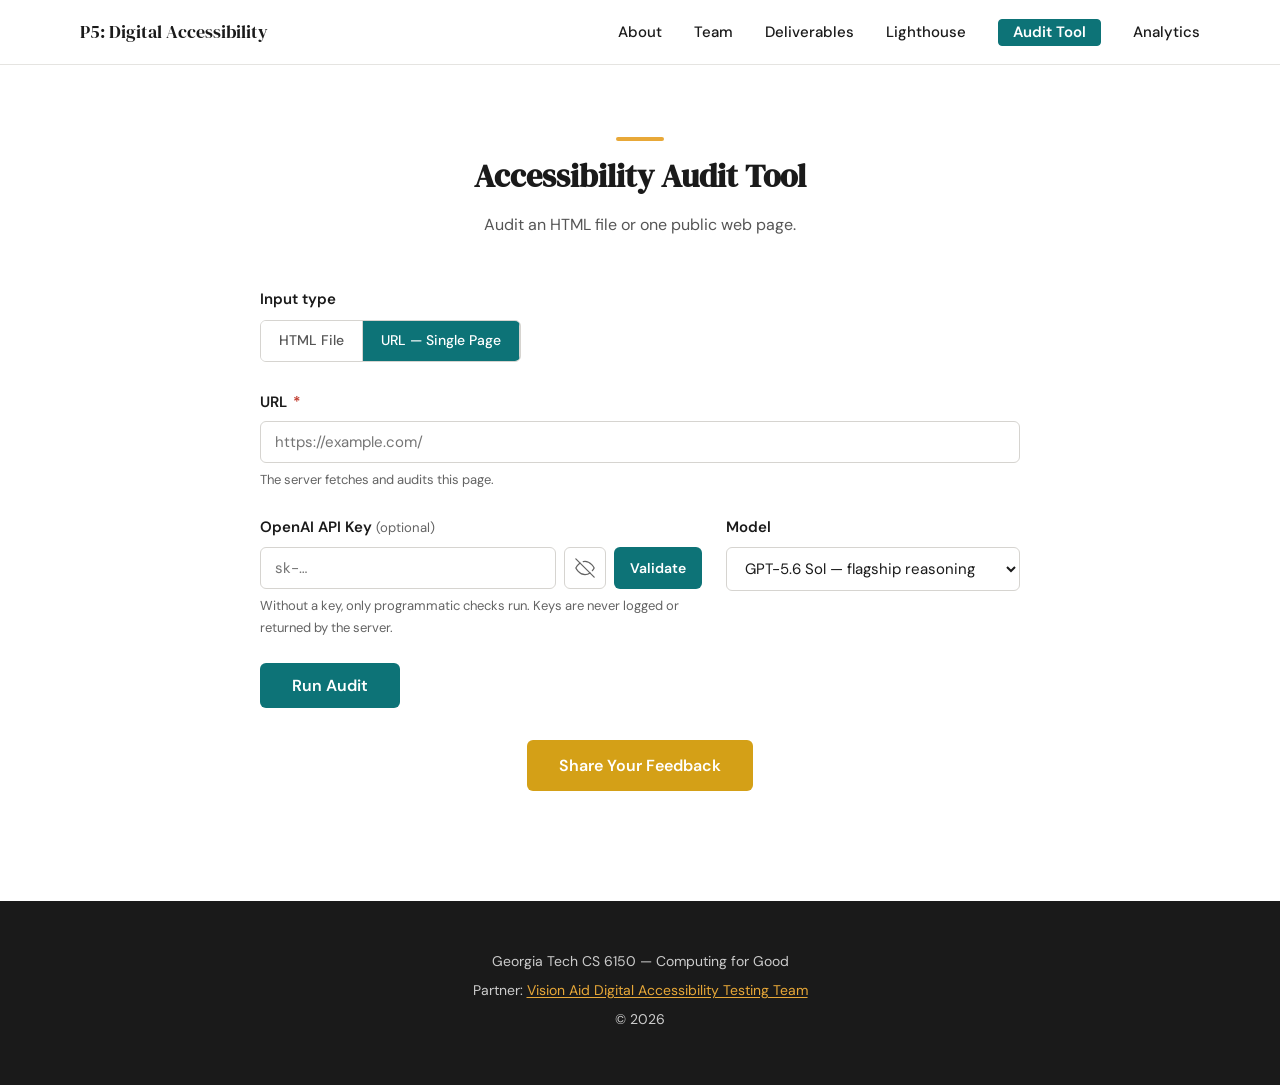
==== commit 173f841a: "Add public audits and protected analytics" ====
--- a/index.html
+++ b/index.html
@@ -19,7 +19,7 @@
     />
 
     <!-- Stylesheet -->
-    <link rel="stylesheet" href="styles.css" />
+    <link rel="stylesheet" href="/styles.css" />
   </head>
   <body>
     <!-- Skip to main content -->
@@ -54,6 +54,13 @@
               Audit Tool
             </button>
           </li>
+          <li class="protected-admin-nav" hidden>
+            <a href="/analytics/full-site">Full Site — Crawl and Email</a>
+          </li>
+          <li class="protected-admin-nav" hidden>
+            <a href="/analytics/url-list">Full Site — Batch and Email</a>
+          </li>
+          <li><a href="/analytics">Analytics</a></li>
         </ul>
       </nav>
     </header>
@@ -301,8 +308,7 @@
             <div class="accent-bar" aria-hidden="true"></div>
             <h2 id="audit-heading">Accessibility Audit Tool</h2>
             <p>
-              Audit one page, crawl an entire site, or upload a list of up to
-              200 URLs for asynchronous batch processing and email delivery.
+              Audit an HTML file or one public web page.
             </p>
           </div>
 
@@ -315,21 +321,21 @@
             >
               <p class="audit-mode-label" id="auditModeLabel">Input type</p>
               <div class="audit-mode-tabs">
-                <label class="audit-mode-tab">
+                <label class="audit-mode-tab public-mode-tab">
                   <input type="radio" name="auditMode" value="html" />
                   <span>HTML File</span>
                 </label>
-                <label class="audit-mode-tab">
-                  <input type="radio" name="auditMode" value="url" />
+                <label class="audit-mode-tab public-mode-tab">
+                  <input type="radio" name="auditMode" value="url" checked />
                   <span>URL &#8212; Single Page</span>
                 </label>
-                <label class="audit-mode-tab">
-                  <input type="radio" name="auditMode" value="site" checked />
+                <label class="audit-mode-tab admin-mode-tab" hidden>
+                  <input type="radio" name="auditMode" value="site" />
                   <span>Full Site &#8212; Crawl and Email</span>
                 </label>
-                <label class="audit-mode-tab">
+                <label class="audit-mode-tab admin-mode-tab" hidden>
                   <input type="radio" name="auditMode" value="url-list" />
-                  <span>URL List &#8212; Batch and Email</span>
+                  <span>Full Site &#8212; Batch and Email</span>
                 </label>
               </div>
             </div>
@@ -665,6 +671,37 @@
     </footer>
 
     <script>
+      const ADMIN_AUDIT_MODE = {
+        "/analytics/full-site": "site",
+        "/analytics/url-list": "url-list",
+      }[window.location.pathname] || "";
+
+      if (ADMIN_AUDIT_MODE) {
+        document.querySelectorAll(".protected-admin-nav").forEach((item) => {
+          item.hidden = false;
+        });
+        document.querySelectorAll(".public-mode-tab").forEach((item) => {
+          item.hidden = true;
+        });
+        document.querySelectorAll(".admin-mode-tab").forEach((item) => {
+          const input = item.querySelector("input");
+          item.hidden = input.value !== ADMIN_AUDIT_MODE;
+          input.checked = input.value === ADMIN_AUDIT_MODE;
+        });
+        document.getElementById("audit-heading").textContent =
+          ADMIN_AUDIT_MODE === "site"
+            ? "Full Site — Crawl and Email"
+            : "Full Site — Batch and Email";
+        document.querySelector("#auditTool .section-header p").textContent =
+          ADMIN_AUDIT_MODE === "site"
+            ? "Discover and audit up to 200 public pages, then email a consolidated report."
+            : "Upload up to 200 URLs for direct batch processing and an emailed consolidated report.";
+      } else {
+        document.querySelectorAll(".admin-mode-tab").forEach((item) => {
+          item.hidden = true;
+        });
+      }
+
       // ── Tab switching ──────────────────────────────────────────────────────────
       const auditTabBtn = document.getElementById("auditTabBtn");
       const projectContent = document.getElementById("projectContent");
@@ -719,6 +756,7 @@
         api_key_configured: false,
         api_key_verified: false,
         api_key_masked: "",
+        admin_authenticated: false,
       };
 
       function isAsyncBulkMode(mode = getAuditMode()) {
@@ -726,7 +764,7 @@
       }
 
       function showSavedKeyStatus() {
-        if (!isAsyncBulkMode() || apiKeyInput.value.trim()) return;
+        if (!ADMIN_AUDIT_MODE || apiKeyInput.value.trim()) return;
         const provider = getProvider(modelSelect.value);
         apiKeyValidateStatus.hidden = false;
         if (provider !== "openai") {
@@ -741,10 +779,12 @@
           apiKeyValidateStatus.className = "key-validate-status invalid";
           apiKeyValidateStatus.textContent =
             "Saved key configured but not verified for this model. Select Validate to retry.";
-        } else {
+        } else if (siteAuditConfig.admin_authenticated) {
           apiKeyValidateStatus.className = "key-validate-status invalid";
           apiKeyValidateStatus.textContent =
             "No saved OpenAI API key is available.";
+        } else {
+          apiKeyValidateStatus.hidden = true;
         }
       }
 
@@ -763,7 +803,7 @@
             showSavedKeyStatus();
           }
         } catch {
-          if (isAsyncBulkMode()) {
+          if (ADMIN_AUDIT_MODE) {
             apiKeyValidateStatus.hidden = false;
             apiKeyValidateStatus.className = "key-validate-status invalid";
             apiKeyValidateStatus.textContent =
@@ -774,7 +814,8 @@
 
       function updateApiKeyField() {
         const provider = getProvider(modelSelect.value);
-        const usesSavedKey = isAsyncBulkMode();
+        const usesSavedKey =
+          Boolean(ADMIN_AUDIT_MODE) && siteAuditConfig.admin_authenticated;
         if (provider === "openai") {
           apiKeyLabel.textContent = "OpenAI API Key";
           apiKeyInput.placeholder =
@@ -795,7 +836,7 @@
 
       modelSelect.addEventListener("change", () => {
         updateApiKeyField();
-        if (isAsyncBulkMode() && !apiKeyInput.value.trim()) {
+        if (ADMIN_AUDIT_MODE && !apiKeyInput.value.trim()) {
           loadSiteAuditConfig(modelSelect.value, false);
         }
       });
@@ -812,7 +853,8 @@
         const provider = getProvider(model);
         const useSaved =
           !key &&
-          isAsyncBulkMode() &&
+          Boolean(ADMIN_AUDIT_MODE) &&
+          siteAuditConfig.admin_authenticated &&
           provider === "openai" &&
           siteAuditConfig.api_key_configured;
         if (!key && !useSaved) {
@@ -893,7 +935,7 @@
 
       function submitButtonLabel(mode = getAuditMode()) {
         if (mode === "site") return "Queue Full-Site Audit";
-        if (mode === "url-list") return "Queue URL-List Audit";
+        if (mode === "url-list") return "Queue Full-Site Batch Audit";
         return "Run Audit";
       }
 
--- a/styles.css
+++ b/styles.css
@@ -10,6 +10,10 @@
   box-sizing: border-box;
   margin: 0;
   padding: 0;
+}
+
+[hidden] {
+  display: none !important;
 }
 
 html {
@@ -1449,6 +1453,101 @@
   overflow-wrap: anywhere;
 }
 
+/* Protected Analytics dashboard */
+.analytics-page {
+  background: #f3f6fa;
+  color: #172033;
+}
+
+.analytics-main {
+  padding: 3rem 0 5rem;
+}
+
+.analytics-nav {
+  align-items: center;
+}
+
+.analytics-metrics {
+  display: grid;
+  grid-template-columns: repeat(auto-fit, minmax(150px, 1fr));
+  gap: 1rem;
+  margin: 1rem 0;
+}
+
+.analytics-metric,
+.analytics-tool-card {
+  background: #fff;
+  border: 1px solid #cbd7e5;
+  border-radius: 0.75rem;
+  box-shadow: 0 4px 16px rgba(23, 52, 92, 0.08);
+}
+
+.analytics-metric {
+  padding: 1.25rem;
+}
+
+.analytics-metric strong,
+.analytics-metric span {
+  display: block;
+}
+
+.analytics-metric strong {
+  color: #184b8a;
+  font-size: clamp(1.45rem, 3vw, 2rem);
+}
+
+.analytics-section {
+  margin-top: 2.5rem;
+}
+
+.analytics-tools {
+  display: grid;
+  grid-template-columns: repeat(auto-fit, minmax(250px, 1fr));
+  gap: 1rem;
+}
+
+.analytics-tool-card {
+  display: flex;
+  flex-direction: column;
+  gap: 0.5rem;
+  padding: 1.25rem;
+  color: inherit;
+  text-decoration: none;
+}
+
+.analytics-tool-card:hover,
+.analytics-tool-card:focus-visible {
+  border-color: #184b8a;
+  box-shadow: 0 7px 22px rgba(23, 52, 92, 0.16);
+}
+
+.analytics-tool-card strong {
+  color: #184b8a;
+  font-size: 1.15rem;
+}
+
+.analytics-table-wrap {
+  overflow-x: auto;
+}
+
+.analytics-table {
+  width: 100%;
+  border-collapse: collapse;
+  background: #fff;
+}
+
+.analytics-table th,
+.analytics-table td {
+  border: 1px solid #d4dde8;
+  padding: 0.75rem;
+  text-align: left;
+  vertical-align: top;
+}
+
+.analytics-table th {
+  background: #eaf1f8;
+}
+
 /* ============================================
    Audit Tool — Responsive
    ============================================ */
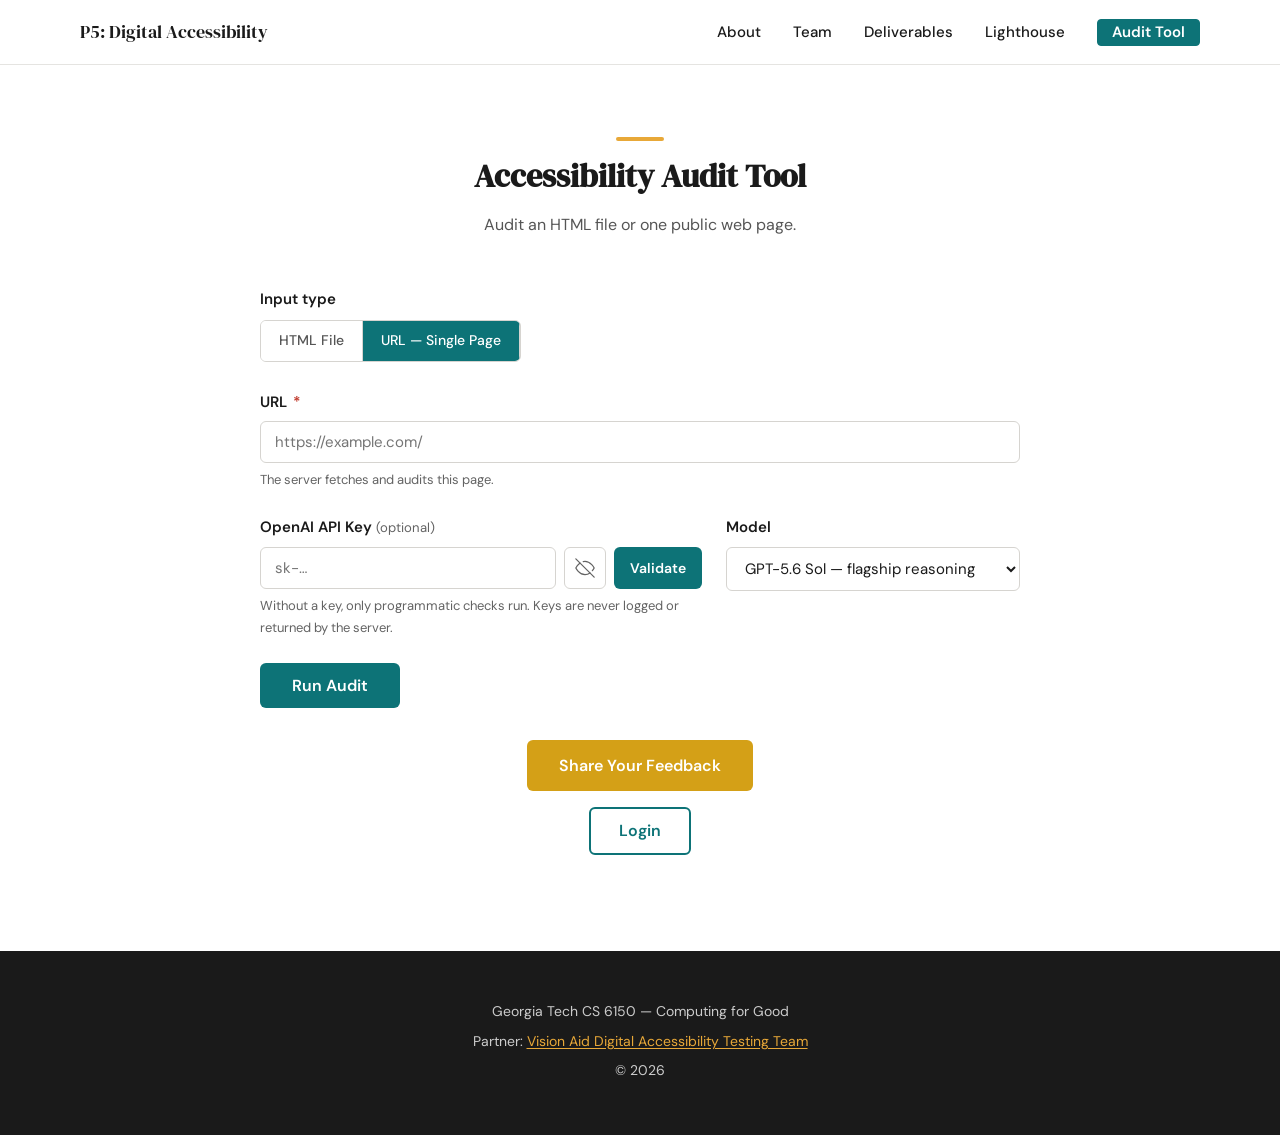
==== commit f56f4659: "Move DAT admin access to feedback login" ====
--- a/index.html
+++ b/index.html
@@ -60,7 +60,9 @@
           <li class="protected-admin-nav" hidden>
             <a href="/analytics/url-list">Full Site — Batch and Email</a>
           </li>
-          <li><a href="/analytics">Analytics</a></li>
+          <li class="protected-admin-nav" hidden>
+            <a href="/analytics">Analytics</a>
+          </li>
         </ul>
       </nav>
     </header>
@@ -651,6 +653,19 @@
               >Share Your Feedback</a
             >
           </div>
+          <div class="admin-login-container">
+            <a class="admin-login-btn" id="adminLoginBtn" href="/login?next=/"
+              >Login</a
+            >
+            <button
+              class="admin-login-btn"
+              id="adminLogoutBtn"
+              type="button"
+              hidden
+            >
+              Sign out
+            </button>
+          </div>
         </div>
       </section>
       <!-- /#auditTool -->
@@ -759,12 +774,32 @@
         admin_authenticated: false,
       };
 
+      function hasAdminAccess() {
+        return Boolean(ADMIN_AUDIT_MODE) || siteAuditConfig.admin_authenticated;
+      }
+
+      function applyAdminUi() {
+        const authenticated = siteAuditConfig.admin_authenticated;
+        document.querySelectorAll(".protected-admin-nav").forEach((item) => {
+          item.hidden = !authenticated;
+        });
+
+        if (!ADMIN_AUDIT_MODE) {
+          document.querySelectorAll(".admin-mode-tab").forEach((item) => {
+            item.hidden = !authenticated;
+          });
+        }
+
+        document.getElementById("adminLoginBtn").hidden = authenticated;
+        document.getElementById("adminLogoutBtn").hidden = !authenticated;
+      }
+
       function isAsyncBulkMode(mode = getAuditMode()) {
         return mode === "site" || mode === "url-list";
       }
 
       function showSavedKeyStatus() {
-        if (!ADMIN_AUDIT_MODE || apiKeyInput.value.trim()) return;
+        if (!hasAdminAccess() || apiKeyInput.value.trim()) return;
         const provider = getProvider(modelSelect.value);
         apiKeyValidateStatus.hidden = false;
         if (provider !== "openai") {
@@ -799,6 +834,7 @@
           const result = await response.json();
           if (response.ok && result.success) {
             siteAuditConfig = result.config;
+            applyAdminUi();
             updateApiKeyField();
             showSavedKeyStatus();
           }
@@ -814,8 +850,7 @@
 
       function updateApiKeyField() {
         const provider = getProvider(modelSelect.value);
-        const usesSavedKey =
-          Boolean(ADMIN_AUDIT_MODE) && siteAuditConfig.admin_authenticated;
+        const usesSavedKey = hasAdminAccess();
         if (provider === "openai") {
           apiKeyLabel.textContent = "OpenAI API Key";
           apiKeyInput.placeholder =
@@ -836,7 +871,7 @@
 
       modelSelect.addEventListener("change", () => {
         updateApiKeyField();
-        if (ADMIN_AUDIT_MODE && !apiKeyInput.value.trim()) {
+        if (hasAdminAccess() && !apiKeyInput.value.trim()) {
           loadSiteAuditConfig(modelSelect.value, false);
         }
       });
@@ -853,8 +888,7 @@
         const provider = getProvider(model);
         const useSaved =
           !key &&
-          Boolean(ADMIN_AUDIT_MODE) &&
-          siteAuditConfig.admin_authenticated &&
+          hasAdminAccess() &&
           provider === "openai" &&
           siteAuditConfig.api_key_configured;
         if (!key && !useSaved) {
@@ -971,6 +1005,13 @@
 
       applyAuditMode(getAuditMode());
       loadSiteAuditConfig();
+
+      document
+        .getElementById("adminLogoutBtn")
+        .addEventListener("click", async () => {
+          const response = await fetch("/api/logout", { method: "POST" });
+          if (response.ok) window.location.assign("/");
+        });
 
       // ── Drag-and-drop / file input ────────────────────────────────────────────
       let htmlFileContent = null;
--- a/styles.css
+++ b/styles.css
@@ -251,6 +251,34 @@
 .survey-btn:focus-visible {
   outline: 2px solid #0D7377;
   outline-offset: 2px;
+}
+
+.admin-login-container {
+  margin-top: 1rem;
+  text-align: center;
+}
+
+.admin-login-btn {
+  display: inline-block;
+  padding: 10px 28px;
+  border: 2px solid #0D7377;
+  border-radius: 6px;
+  background: transparent;
+  color: #0D7377;
+  font: 600 1rem 'DM Sans', sans-serif;
+  line-height: 1.5;
+  text-decoration: none;
+  cursor: pointer;
+}
+
+.admin-login-btn:hover {
+  background: #0D7377;
+  color: #FFFFFF;
+}
+
+.admin-login-btn:focus-visible {
+  outline: 2px solid #D4A017;
+  outline-offset: 3px;
 }
 
 @keyframes fadeIn {
